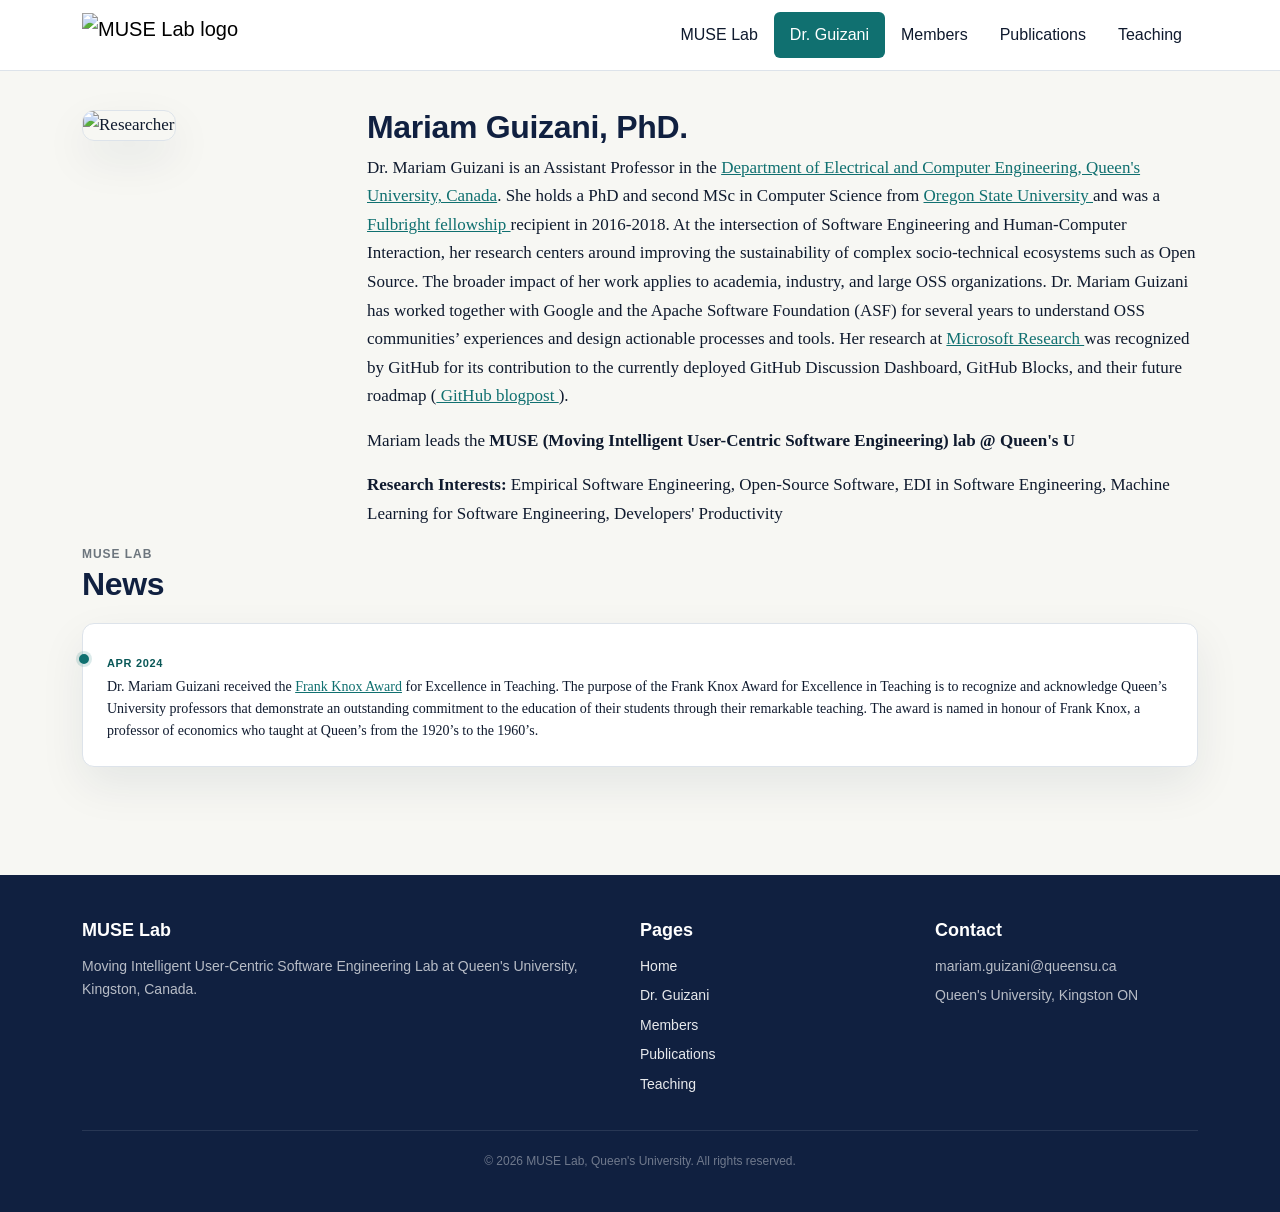
==== mariamguizani.html @ 466a8300 "clean up redesign: remove orphan pages, sync data, fix bugs - delete orphan service.html and dead js" ====
<!DOCTYPE html>
<html lang="en">
    <head>
        <meta charset="utf-8" />
        <meta name="viewport" content="width=device-width, initial-scale=1, shrink-to-fit=no" />
        <meta name="description" content="Mariam Guizani's MUSE Lab website showcasing research, publications, and team.">
        <title>Mariam Guizani - MUSE Lab</title>
        <!-- Favicon-->
        <link rel="icon" type="image/x-icon" href="assets/favicon.ico" />
        <link rel="preconnect" href="https://cdn.jsdelivr.net" crossorigin>
        <link href="https://cdn.jsdelivr.net/npm/bootstrap@5.3.3/dist/css/bootstrap.min.css" rel="stylesheet" integrity="sha384-QWTKZyjpPEjISv5WaRU9OFeRpok6YctnYmDr5pNlyT2bRjXh0JMhjY6hW+ALEwIH" crossorigin="anonymous">
        <link href="css/styles.css" rel="stylesheet" />
        <link href="css/theme.css" rel="stylesheet" />
        <link href="css/redesign.css" rel="stylesheet" />
        <link rel="prefetch" href="index.html">
        <link rel="prefetch" href="publication.html">
        <link rel="prefetch" href="members.html">
        <link rel="prefetch" href="teaching.html">
      </head>
    <body class="page-body page-pi">
        <!-- Responsive navbar-->
        <nav class="navbar navbar-expand-lg site-navbar">
            <div class="container">
                <a class="navbar-brand d-flex align-items-center" href="index.html" aria-label="MUSE Lab home">
                    <img src="assets/muse-lab-logo.svg" alt="MUSE Lab logo" class="muse-logo">
                </a>
                <button class="navbar-toggler" type="button" data-bs-toggle="collapse" data-bs-target="#navbarSupportedContent" aria-controls="navbarSupportedContent" aria-expanded="false" aria-label="Toggle navigation"><span class="navbar-toggler-icon"></span></button>
                <div class="collapse navbar-collapse" id="navbarSupportedContent">
                  <ul class="navbar-nav ms-auto mb-2 mb-lg-0">
                    <li class="nav-item"><a class="nav-link" href="index.html">MUSE Lab</a></li>
                    <li class="nav-item"><a class="nav-link active" href="mariamguizani.html">Dr. Guizani</a></li>
                    <li class="nav-item"><a class="nav-link" href="members.html">Members</a></li>
                    <li class="nav-item"><a class="nav-link" href="publication.html">Publications</a></li>
                    <li class="nav-item"><a class="nav-link" href="teaching.html">Teaching</a></li>
                </ul>
                </div>
            </div>
        </nav>
        <main class="page-main">

        <div class="container bio-container">
          <div class="row">
            <div class="col-sm-3">
              <img src="photos/mariamguizani.jpeg" alt="Researcher" class="img-fluid bio-image">
            </div>
            <div class="col-sm-9">
              <h2 class="page-title">Mariam Guizani, PhD.</h2>
                <p class="text-justify"> Dr. Mariam Guizani is an Assistant Professor in the <a href="https://smithengineering.queensu.ca/ece/index" target="_blank">
                    Department of Electrical and Computer Engineering, Queen's University, Canada</a>.
                    She holds a PhD and second MSc in Computer Science from <a href="https://engineering.oregonstate.edu/Academics/Degrees/computer-science" target="_blank"> Oregon State University </a> and was a <a href="https://us.fulbrightonline.org/" target="_blank"> Fulbright fellowship </a> recipient in 2016-2018.
                    At the intersection of Software Engineering and Human-Computer Interaction, her research centers around improving the sustainability of complex socio-technical ecosystems such as Open Source.
                    The broader impact of her work applies to academia, industry, and large OSS organizations.
                    Dr. Mariam Guizani has worked together with Google and the Apache Software Foundation (ASF) for several years to understand OSS communities’ experiences and design actionable processes and tools.
                    Her research at <a href="https://www.microsoft.com/en-us/research/group/saintes-group/" target="_blank"> Microsoft Research </a> was recognized by GitHub for its contribution to the currently deployed GitHub Discussion Dashboard, GitHub Blocks, and their future roadmap (<a href="https://github.blog/2022-07-20-heres-how-academic-research-is-shaping-github-discussions/" target="_blank"> GitHub blogpost </a>).
                </p>
                <p class="text-justify">Mariam leads the <strong> MUSE (Moving Intelligent User-Centric Software Engineering) lab @ Queen's U </strong></p>
                <p class="text-justify"><strong>Research Interests:</strong> Empirical Software Engineering, Open-Source Software, EDI in Software Engineering, Machine Learning for Software Engineering, Developers' Productivity</p>

            </div>
          </div>
        </div>

        <div class="container news">
            <div class="section-head">
                <div>
                    <p class="section-kicker">MUSE Lab</p>
                    <h2 class="section-title mb-0">News</h2>
                </div>
            </div>
            <div class="news-card p-4">
                <div class="news-item">
                    <span class="news-badge">Apr 2024</span>
                    <p>Dr. Mariam Guizani received the <a href="https://www.queensu.ca/ctl/awards/internal-awards/institutional-awards#Frank-Knox-Award" target="_blank">Frank Knox Award</a> for Excellence in Teaching.
                    The purpose of the Frank Knox Award for Excellence in Teaching is to recognize and acknowledge Queen’s University professors that demonstrate an outstanding commitment to the education of their students through their remarkable teaching.
                    The award is named in honour of Frank Knox, a professor of economics who taught at Queen’s from the 1920’s to the 1960’s.</p>
                </div>
            </div>
        </div>
        </main>

        <footer class="site-footer">
            <div class="container">
                <div class="footer-grid">
                    <div>
                        <div class="footer-brand">MUSE Lab</div>
                        <p>Moving Intelligent User-Centric Software Engineering Lab at Queen's University, Kingston, Canada.</p>
                    </div>
                    <div>
                        <div class="footer-brand">Pages</div>
                        <ul class="footer-links">
                            <li><a href="index.html">Home</a></li>
                            <li><a href="mariamguizani.html">Dr. Guizani</a></li>
                            <li><a href="members.html">Members</a></li>
                            <li><a href="publication.html">Publications</a></li>
                            <li><a href="teaching.html">Teaching</a></li>
                        </ul>
                    </div>
                    <div>
                        <div class="footer-brand">Contact</div>
                        <ul class="footer-links">
                            <li>mariam.guizani@queensu.ca</li>
                            <li>Queen's University, Kingston ON</li>
                        </ul>
                    </div>
                </div>
                <div class="footer-bottom">&copy; 2026 MUSE Lab, Queen's University. All rights reserved.</div>
            </div>
        </footer>

        <!-- Bootstrap core JS-->
        <script src="https://cdn.jsdelivr.net/npm/bootstrap@5.3.3/dist/js/bootstrap.bundle.min.js" crossorigin="anonymous"></script>
        <script src="js/fancy.js"></script>
    </body>
</html>
---- css/redesign.css ----
:root {
  --muse-navy: #102040;
  --muse-navy-deep: #0a1830;
  --muse-teal: #107070;
  --muse-teal-deep: #0a5858;
  --muse-teal-soft: #e8f0f0;
  --muse-purple: #7B1FA2;
  --muse-purple-soft: #f3e5f5;
  --muse-orange: #E65100;
  --muse-orange-soft: #fff3e0;
  --muse-blue: #1565C0;
  --muse-blue-soft: #e3f2fd;
  --muse-rose: #C62828;
  --muse-rose-soft: #fce4ec;
  --muse-green: #2E7D32;
  --muse-green-soft: #e8f5e9;
  --muse-slate: #455a64;
  --muse-slate-soft: #eceff1;
  --surface: #ffffff;
  --surface-warm: #fbfaf7;
  --bg: #f7f7f3;
  --fg: #0f1a2e;
  --muted: #6c757d;
  --line: #dde3ea;
  --line-strong: #cfd6df;
  --radius: 12px;
  --shadow: 0 18px 45px rgba(16, 32, 64, 0.08);
  --shadow-soft: 0 8px 24px rgba(16, 32, 64, 0.06);
  --serif: Charter, "Iowan Old Style", "Source Serif Pro", Georgia, serif;
  --sans: -apple-system, BlinkMacSystemFont, "Segoe UI", Roboto, "Helvetica Neue", Arial, sans-serif;
}

html {
  scroll-behavior: smooth;
}

body.page-body {
  background: var(--bg);
  color: var(--fg);
  font-family: var(--serif);
  font-size: 17px;
  line-height: 1.68;
}

.page-main {
  padding-top: 110px;
  padding-bottom: 48px;
}

.site-navbar {
  position: fixed;
  top: 0;
  width: 100%;
  z-index: 1030;
  background: rgba(255, 255, 255, 0.95) !important;
  border-bottom: 1px solid var(--line);
  backdrop-filter: blur(10px);
}

.navbar-brand .muse-logo {
  height: 44px;
  width: auto;
}

.site-navbar .nav-link {
  color: var(--fg) !important;
  font-family: var(--sans);
  font-size: 16px;
  font-weight: 500;
  border-radius: 6px;
  padding: 10px 16px !important;
}

.site-navbar .nav-link:hover,
.site-navbar .nav-link:focus {
  color: var(--muse-navy) !important;
  background: #eef2f6;
}

.site-navbar .nav-link.active {
  color: #ffffff !important;
  background: var(--muse-teal);
}

.site-navbar .navbar-toggler {
  border-color: var(--line);
}

.hero-card,
.content-card,
.news-card {
  background: var(--surface);
  border: 1px solid var(--line);
  border-radius: var(--radius);
  box-shadow: var(--shadow);
}

.hero-card {
  padding: clamp(28px, 5vw, 56px);
  background: transparent;
  border: none;
  box-shadow: none;
  position: relative;
  overflow: hidden;
}

.hero-grid {
  display: grid;
  grid-template-columns: minmax(0, 1.4fr) minmax(280px, 0.8fr);
  gap: clamp(28px, 5vw, 56px);
  align-items: center;
}

.hero-card .eyebrow,
.section-kicker {
  color: var(--muse-teal);
  text-transform: uppercase;
  letter-spacing: 0.08em;
  font-size: 12px;
  font-weight: 700;
  font-family: var(--sans);
  margin-bottom: 12px;
}

.hero-card h1,
.hero-card h2,
.page-title {
  color: var(--muse-navy);
  letter-spacing: -0.01em;
  font-family: var(--sans);
  font-weight: 750;
  line-height: 1.12;
}

.hero-card h1 {
  max-width: 22ch;
  font-size: clamp(32px, 4.5vw, 56px);
}

.hero-lede {
  max-width: 66ch;
  font-size: 19px;
  color: #243047;
}

.hero-meta-panel {
  background: rgba(255, 255, 255, 0.78);
  border: 1px solid var(--line);
  border-radius: var(--radius);
  box-shadow: var(--shadow-soft);
  padding: 24px;
}

.hero-meta-panel dl {
  margin: 0;
}

.hero-meta-panel dt {
  color: var(--muted);
  font-family: var(--sans);
  font-size: 12px;
  letter-spacing: 0.08em;
  text-transform: uppercase;
  margin-top: 16px;
}

.hero-meta-panel dt:first-child {
  margin-top: 0;
}

.hero-meta-panel dd {
  color: var(--muse-navy);
  font-family: var(--sans);
  font-weight: 650;
  margin: 4px 0 0;
}

.section-title {
  color: var(--muse-navy) !important;
  font-family: var(--sans);
  font-weight: 700;
  letter-spacing: -0.01em;
}

.page-intro {
  color: var(--muted);
  margin-bottom: 28px;
  max-width: 70ch;
}

.content-card {
  padding: 28px;
}

.section-shell {
  margin-top: 56px;
}

.section-head {
  display: flex;
  justify-content: space-between;
  gap: 20px;
  align-items: end;
  margin-bottom: 20px;
}

.section-head p {
  color: var(--muted);
  max-width: 65ch;
  margin: 0;
}

.research-grid {
  display: grid;
  grid-template-columns: repeat(auto-fit, minmax(210px, 1fr));
  gap: 14px;
}

.research-tile {
  background: var(--surface);
  border: 1px solid var(--line);
  border-radius: var(--radius);
  padding: 20px;
  min-height: 160px;
  box-shadow: var(--shadow-soft);
}

.research-tile h3 {
  color: var(--muse-navy);
  font-family: var(--sans);
  font-size: 18px;
  margin-bottom: 8px;
}

.research-tile p {
  color: var(--muted);
  font-size: 15px;
  margin: 0;
}

.rd-grid {
  display: grid;
  grid-template-columns: repeat(5, 1fr);
  gap: 12px;
}

.rd-card {
  background: var(--surface);
  border: 1px solid var(--line);
  border-radius: var(--radius);
  box-shadow: var(--shadow-soft);
  cursor: pointer;
  overflow: hidden;
  transition: box-shadow 0.25s, border-color 0.25s, transform 0.25s;
}

.rd-card:hover {
  border-color: var(--muse-teal);
  box-shadow: var(--shadow);
  transform: translateY(-3px);
}

.rd-card.open {
  border-color: var(--muse-teal);
  box-shadow: 0 0 0 2px var(--muse-teal);
}

.rd-card__front {
  padding: 16px;
}

.rd-card__front h3 {
  color: var(--muse-navy);
  font-family: var(--sans);
  font-size: 15px;
  font-weight: 700;
  margin-bottom: 6px;
}

.rd-card__front p {
  color: var(--muted);
  font-size: 13px;
  margin: 0 0 10px;
  line-height: 1.45;
}

.rd-card__count {
  background: var(--muse-teal-soft);
  border-radius: 999px;
  color: var(--muse-teal-deep);
  font-family: var(--sans);
  font-size: 12px;
  font-weight: 700;
  padding: 4px 10px;
}

.rd-card__expanded {
  display: none;
}

.rd-detail {
  background: var(--surface);
  border: 2px solid var(--muse-teal);
  border-radius: var(--radius);
  box-shadow: var(--shadow);
  padding: 24px 28px;
  margin-top: 16px;
  animation: rd-detail-in 0.3s ease;
  position: relative;
}
@keyframes rd-detail-in {
  from { opacity: 0; transform: translateY(-8px); }
  to { opacity: 1; transform: translateY(0); }
}

.rd-detail__close {
  position: absolute;
  top: 14px;
  right: 14px;
  background: none;
  border: 1px solid var(--line);
  border-radius: 50%;
  width: 30px;
  height: 30px;
  cursor: pointer;
  display: flex;
  align-items: center;
  justify-content: center;
  color: var(--muted);
  font-size: 18px;
  line-height: 1;
  transition: all 0.15s;
}
.rd-detail__close:hover {
  background: var(--bg);
  color: var(--fg);
  border-color: var(--line-strong);
}

.rd-detail__header {
  display: flex;
  align-items: center;
  gap: 16px;
  margin-bottom: 16px;
}
.rd-detail__header h3 {
  font-family: var(--sans);
  font-size: 20px;
  font-weight: 700;
  color: var(--muse-navy);
  margin: 0;
}

.rd-detail__body {
  padding-top: 4px;
}

.rd-detail__body .rd-card__people {
  display: flex;
  gap: 10px;
  margin-bottom: 16px;
}

.rd-detail__body .rd-card__people img {
  border: 2px solid var(--line);
  border-radius: 50%;
  height: 46px;
  object-fit: cover;
  width: 46px;
  transition: border-color 0.2s;
}
.rd-detail__body .rd-card__people img:hover { border-color: var(--muse-teal); }

.rd-detail__body .rd-card__papers {
  list-style: none;
  margin: 0 0 14px;
  padding: 0;
}

.rd-detail__body .rd-card__papers li {
  border-bottom: 1px solid var(--line);
  color: var(--fg);
  font-family: var(--sans);
  font-size: 14px;
  line-height: 1.55;
  padding: 8px 0;
}
.rd-detail__body .rd-card__papers li:last-child { border-bottom: none; }

.rd-detail__body .rd-card__papers li a {
  color: var(--fg);
  text-decoration: none;
}
.rd-detail__body .rd-card__papers li a:hover { color: var(--muse-teal); }

.rd-detail__body .rd-card__link {
  color: var(--muse-teal);
  font-family: var(--sans);
  font-size: 14px;
  font-weight: 650;
  text-decoration: none;
}
.rd-detail__body .rd-card__link:hover {
  color: var(--muse-teal-deep);
  text-decoration: underline;
}

@media (max-width: 991px) {
  .rd-grid { grid-template-columns: repeat(3, 1fr); }
  .rd-detail__body { grid-template-columns: 1fr; }
}

@media (max-width: 700px) {
  .rd-grid { grid-template-columns: 1fr; }
}

.stack-md > * + * {
  margin-top: 16px;
}

.news-scroll {
  max-height: 520px;
  overflow-y: auto;
  padding-right: 8px;
  scrollbar-width: thin;
  scrollbar-color: var(--line-strong) transparent;
}
.news-scroll::-webkit-scrollbar { width: 5px; }
.news-scroll::-webkit-scrollbar-track { background: transparent; }
.news-scroll::-webkit-scrollbar-thumb { background: var(--line-strong); border-radius: 99px; }

.news-timeline {
  position: relative;
  padding-left: 32px;
}
.news-timeline::before {
  content: '';
  position: absolute;
  left: 8px;
  top: 0;
  bottom: 0;
  width: 2px;
  background: var(--line-strong);
  border-radius: 2px;
}

.news-item {
  position: relative;
  padding-bottom: 22px;
}
.news-item:last-child { padding-bottom: 0; }
.news-item::before {
  content: '';
  position: absolute;
  left: -28px;
  top: 6px;
  width: 10px;
  height: 10px;
  border-radius: 50%;
  background: var(--surface);
  border: 2px solid var(--muse-teal);
  z-index: 1;
}
.news-item:first-child::before {
  background: var(--muse-teal);
  box-shadow: 0 0 0 3px rgba(16, 112, 112, 0.15);
}

.news-badge {
  display: inline-block;
  font-family: var(--sans);
  font-size: 11px;
  font-weight: 700;
  letter-spacing: 0.06em;
  text-transform: uppercase;
  color: var(--muse-teal-deep);
  background: none;
  padding: 0;
  margin-bottom: 4px;
}

.news-item p {
  font-size: 14px;
  line-height: 1.55;
  color: var(--fg);
  margin-bottom: 4px;
}
.news-item p:last-child { margin-bottom: 0; }

.news-photo {
  border-radius: 8px;
  border: 1px solid var(--line);
  margin-top: 8px;
  width: 100%;
  max-width: 500px;
}

.news-link {
  font-family: var(--sans);
  font-size: 12px;
  font-weight: 600;
  color: var(--muse-teal);
  text-decoration: none;
  display: inline-flex;
  align-items: center;
  gap: 4px;
}
.news-link:hover { color: var(--muse-teal-deep); text-decoration: underline; }

.news-fade {
  display: none;
}


.card {
  border: 1px solid var(--line);
  border-radius: var(--radius);
  box-shadow: var(--shadow-soft);
  overflow: hidden;
}

.card-header {
  background: var(--muse-navy) !important;
  color: #fff;
  border-bottom: 0;
}

.year-title {
  color: #ffffff !important;
}

.card-body {
  background: var(--surface);
  font-size: 15px;
}

.card-img-top {
  height: 230px;
  object-fit: cover;
  object-position: center;
}

.principal-investigator-card .card-img-top {
  height: 280px;
}

.page-members .card {
  transition: transform 0.18s ease, box-shadow 0.18s ease, border-color 0.18s ease;
}

.page-members .card:hover {
  transform: translateY(-4px);
  border-color: var(--muse-teal);
  box-shadow: var(--shadow);
}

.page-members .card-title {
  color: var(--muse-navy);
  font-family: var(--sans);
  font-weight: 700;
}

.role-heading {
  align-items: baseline;
  border-bottom: 1px solid var(--line-strong);
  display: flex;
  gap: 12px;
  justify-content: space-between;
  padding-bottom: 10px;
}

.role-count {
  color: var(--muse-teal);
  font-family: var(--sans);
  font-size: 13px;
  font-weight: 700;
}

.bio-image {
  border-radius: var(--radius);
  border: 1px solid var(--line);
  box-shadow: var(--shadow);
}

.placeholder-panel {
  max-width: 760px;
  margin: 0 auto;
  text-align: center;
  padding: 44px 28px;
}

.placeholder-panel h2 {
  color: var(--muse-navy);
}

.publication-hero {
  margin-bottom: 28px;
}

.publication-toolbar {
  align-items: center;
  background: var(--surface);
  border: 1px solid var(--line);
  border-radius: var(--radius);
  box-shadow: var(--shadow-soft);
  display: flex;
  flex-wrap: wrap;
  gap: 10px;
  justify-content: space-between;
  padding: 14px;
}

.pub-stats-bar {
  display: flex;
  align-items: center;
  gap: 6px;
  margin-top: 8px;
  font-family: var(--sans);
  font-size: 14px;
  color: var(--muted);
}

.pub-stat__value {
  font-weight: 700;
  color: var(--muse-navy);
}

.pub-stat-sep {
  color: var(--line-strong);
  margin: 0 4px;
}

.pub-card__tags {
  display: flex;
  flex-wrap: wrap;
  gap: 6px;
  margin-bottom: 12px;
}

.pub-tag {
  border-radius: 999px;
  font-family: var(--sans);
  font-size: 11px;
  font-weight: 700;
  padding: 3px 10px;
  letter-spacing: 0.02em;
}

.pub-tag--oss {
  background: var(--muse-orange-soft);
  color: var(--muse-orange);
}

.pub-tag--edi {
  background: var(--muse-purple-soft);
  color: var(--muse-purple);
}

.pub-tag--msr {
  background: var(--muse-green-soft);
  color: var(--muse-green);
}

.pub-tag--productivity {
  background: var(--muse-teal-soft);
  color: var(--muse-teal-deep);
}

.pub-tag--ml4se {
  background: var(--muse-blue-soft);
  color: var(--muse-blue);
}

.pub-tag--tools {
  background: var(--muse-rose-soft);
  color: var(--muse-rose);
}

.pub-tag--ese {
  background: var(--muse-slate-soft);
  color: var(--muse-slate);
}

.pub-card__venue-badge {
  background: var(--muse-navy);
  border-radius: 999px;
  color: #fff;
  font-family: var(--sans);
  font-size: 11px;
  font-weight: 700;
  padding: 3px 8px;
  letter-spacing: 0.03em;
}

.pub-action--copied {
  background: var(--muse-teal) !important;
  color: #fff !important;
  border-color: var(--muse-teal) !important;
}

.pub-bibtex-btn {
  cursor: pointer;
  background: transparent;
}

.filter-chip {
  background: #eef4f4;
  border: 1px solid #cfe0e0;
  border-radius: 999px;
  color: var(--muse-teal-deep);
  display: inline-block;
  font-family: var(--sans);
  font-size: 13px;
  font-weight: 650;
  padding: 6px 12px;
}

.connection-grid {
  display: flex;
  flex-wrap: wrap;
  gap: 10px;
  margin-top: 14px;
}

.connection-chip {
  background: #ffffff;
  border: 1px solid var(--line-strong);
  border-radius: 999px;
  color: var(--muse-navy);
  font-family: var(--sans);
  font-size: 13px;
  font-weight: 650;
  padding: 7px 12px;
}

.pub-group {
  margin-top: 34px;
}

.pub-year {
  color: var(--muse-navy);
  font-family: var(--sans);
  font-size: 20px;
  font-weight: 800;
  margin-bottom: 14px;
}

.pub-list {
  display: grid;
  gap: 16px;
}

.pub-card {
  background: var(--surface);
  border: 1px solid var(--line);
  border-left: 4px solid var(--muse-teal);
  border-radius: var(--radius);
  box-shadow: var(--shadow-soft);
  padding: 22px;
  cursor: pointer;
  transition: transform 0.2s, box-shadow 0.2s, border-color 0.2s;
}
.pub-card:hover {
  transform: translateY(-2px);
  box-shadow: 0 12px 32px rgba(16, 32, 64, 0.1);
  border-color: var(--muse-teal);
}
.pub-card--open {
  border-left-width: 4px;
  border-color: var(--muse-teal);
  box-shadow: 0 12px 32px rgba(16, 112, 112, 0.12);
}

.pub-card__meta {
  display: flex;
  flex-wrap: wrap;
  gap: 8px;
  margin-bottom: 10px;
}

.pub-card__year,
.pub-card__type,
.pub-card__selected,
.pub-card__citations {
  border-radius: 999px;
  font-family: var(--sans);
  font-size: 12px;
  font-weight: 700;
  padding: 4px 9px;
}

.pub-card__year {
  background: var(--muse-navy);
  color: #fff;
}

.pub-card__type {
  background: var(--muse-teal-soft);
  color: var(--muse-teal-deep);
}

.pub-card__selected {
  background: #fff7df;
  color: #7c5a00;
}

.pub-card__citations {
  background: #f0f4f8;
  color: var(--muse-navy);
}

.pub-card h3 {
  color: var(--muse-navy);
  font-family: var(--sans);
  font-size: 20px;
  line-height: 1.25;
  margin-bottom: 8px;
}

.pub-authors {
  color: #2a3650;
  font-size: 15px;
  margin-bottom: 6px;
}

.pub-authors strong {
  color: var(--muse-teal-deep);
}

.pub-venue {
  color: var(--muted);
  font-size: 15px;
  margin-bottom: 14px;
}

.pub-card__title {
  transition: color 0.2s;
}
.pub-card:hover .pub-card__title {
  color: var(--muse-teal);
}
.pub-card__title::after {
  content: '▾';
  display: inline-block;
  font-size: 16px;
  margin-left: 8px;
  transition: transform 0.25s;
  color: var(--muted);
}
.pub-card.pub-card--open .pub-card__title::after {
  transform: rotate(180deg);
  color: var(--muse-teal);
}

.pub-abstract {
  max-height: 0;
  overflow: hidden;
  transition: max-height 0.35s ease, opacity 0.3s ease, margin 0.3s ease;
  opacity: 0;
  margin: 0 0 0;
}
.pub-card--open .pub-abstract {
  max-height: 600px;
  opacity: 1;
  margin: 10px 0 14px;
}
.pub-abstract p {
  font-size: 15px;
  line-height: 1.75;
  color: #2a3650;
  padding: 16px 20px;
  background: #f0f2f5;
  border-radius: 8px;
  border-left: 3px solid var(--muse-teal);
  margin: 0;
}

.pub-actions {
  display: flex;
  flex-wrap: wrap;
  gap: 6px;
  margin-top: 2px;
}

.pub-action {
  display: inline-flex;
  align-items: center;
  justify-content: center;
  width: 36px;
  height: 36px;
  border: 1px solid var(--line);
  border-radius: 50%;
  color: var(--muse-slate);
  text-decoration: none;
  transition: all 0.2s;
  position: relative;
  background: none;
  cursor: pointer;
  padding: 0;
  font-size: 0;
}
.pub-action svg {
  width: 16px;
  height: 16px;
  flex-shrink: 0;
}
.pub-action:hover {
  border-color: var(--muse-teal);
  color: var(--muse-teal);
  background: var(--muse-teal-soft);
  text-decoration: none;
  transform: translateY(-2px);
  box-shadow: 0 4px 12px rgba(16, 112, 112, 0.15);
}
.pub-action::after {
  content: attr(aria-label);
  position: absolute;
  bottom: calc(100% + 6px);
  left: 50%;
  transform: translateX(-50%) scale(0.9);
  background: var(--muse-navy);
  color: #fff;
  font-family: var(--sans);
  font-size: 11px;
  font-weight: 600;
  padding: 4px 8px;
  border-radius: 6px;
  white-space: nowrap;
  opacity: 0;
  pointer-events: none;
  transition: opacity 0.15s, transform 0.15s;
}
.pub-action:hover::after {
  opacity: 1;
  transform: translateX(-50%) scale(1);
}
.pub-action--copied {
  border-color: var(--muse-green) !important;
  color: var(--muse-green) !important;
  background: var(--muse-green-soft) !important;
}

.pub-topics {
  display: flex;
  flex-wrap: wrap;
  gap: 10px;
  margin-bottom: 24px;
}

.topic-label {
  background: var(--surface);
  border: 1px solid var(--line-strong);
  border-radius: 999px;
  color: var(--muse-navy);
  cursor: pointer;
  font-family: var(--sans);
  font-size: 14px;
  font-weight: 650;
  padding: 8px 18px;
  transition: background 0.15s, color 0.15s, border-color 0.15s;
}

.topic-label:hover {
  border-color: var(--muse-teal);
  color: var(--muse-teal-deep);
}

.topic-label.active {
  background: var(--muse-teal);
  border-color: var(--muse-teal);
  color: #fff;
}

.pub-type-filters {
  margin-top: -14px;
  margin-bottom: 24px;
}

.type-label {
  background: var(--surface);
  border: 1px solid var(--line-strong);
  border-radius: 999px;
  color: var(--muse-navy);
  cursor: pointer;
  font-family: var(--sans);
  font-size: 13px;
  font-weight: 650;
  padding: 6px 14px;
  transition: background 0.15s, color 0.15s, border-color 0.15s;
}

.type-label:hover {
  border-color: var(--muse-navy);
  color: var(--muse-navy);
}

.type-label.active {
  background: var(--muse-navy);
  border-color: var(--muse-navy);
  color: #fff;
}

a {
  color: var(--muse-teal);
}

a:hover {
  color: var(--muse-teal-deep);
}

h1,
h2,
h3,
h4,
h5,
h6,
.navbar,
.card-title,
.card-subtitle,
.card-text,
.btn,
.badge {
  font-family: var(--sans);
}

/* ===== No page transitions — instant render ===== */

/* ===== Typing cursor ===== */
.hero-typing {
  visibility: hidden;
  border-right: 3px solid var(--muse-teal);
  animation: blink 0.7s step-end infinite;
  padding-right: 4px;
}

.hero-typing.typing-done {
  border-right-color: transparent;
  animation: none;
}

@keyframes blink {
  50% { border-right-color: transparent; }
}

/* ===== Particle canvas ===== */
.hero-particles-wrap {
  position: absolute;
  inset: 0;
  z-index: 0;
  pointer-events: none;
  overflow: hidden;
}

.hero-particles-wrap + .hero-grid {
  position: relative;
  z-index: 1;
}

/* ===== Research card icons ===== */
.rd-card__icon {
  width: 32px;
  height: 32px;
  margin-bottom: 10px;
  opacity: 0.7;
  transition: opacity 0.3s ease, transform 0.3s ease;
}

.rd-card:hover .rd-card__icon {
  opacity: 1;
  transform: scale(1.15);
}


/* ===== Color-coded research cards ===== */
.rd-card[data-rd="oss"] {
  border-left: 4px solid var(--muse-orange);
}
.rd-card[data-rd="oss"] .rd-card__count {
  background: var(--muse-orange-soft);
  color: var(--muse-orange);
}
.rd-card[data-rd="oss"].open {
  border-color: var(--muse-orange);
}

.rd-card[data-rd="edi"] {
  border-left: 4px solid var(--muse-purple);
}
.rd-card[data-rd="edi"] .rd-card__count {
  background: var(--muse-purple-soft);
  color: var(--muse-purple);
}
.rd-card[data-rd="edi"].open {
  border-color: var(--muse-purple);
}

.rd-card[data-rd="productivity"] {
  border-left: 4px solid var(--muse-teal);
}
.rd-card[data-rd="productivity"] .rd-card__count {
  background: var(--muse-teal-soft);
  color: var(--muse-teal-deep);
}
.rd-card[data-rd="productivity"].open {
  border-color: var(--muse-teal);
}

.rd-card[data-rd="msr"] {
  border-left: 4px solid var(--muse-green);
}
.rd-card[data-rd="msr"] .rd-card__count {
  background: var(--muse-green-soft);
  color: var(--muse-green);
}
.rd-card[data-rd="msr"].open {
  border-color: var(--muse-green);
}

.rd-card[data-rd="ml4se"] {
  border-left: 4px solid var(--muse-blue);
}
.rd-card[data-rd="ml4se"] .rd-card__count {
  background: var(--muse-blue-soft);
  color: var(--muse-blue);
}
.rd-card[data-rd="ml4se"].open {
  border-color: var(--muse-blue);
}

/* ===== Teaching page ===== */
.teaching-award {
  display: flex;
  align-items: flex-start;
  gap: 16px;
  background: linear-gradient(135deg, #fff9e6 0%, #fff3cc 100%);
  border: 1px solid #f0d060;
  border-radius: var(--radius);
  padding: 20px 24px;
  margin-bottom: 28px;
  font-family: var(--sans);
  font-size: 15px;
}

.teaching-award__icon {
  color: #c8960c;
  flex-shrink: 0;
  margin-top: 2px;
}

.teaching-grid {
  display: grid;
  grid-template-columns: repeat(auto-fill, minmax(300px, 1fr));
  gap: 16px;
}

.teaching-card {
  background: var(--surface);
  border: 1px solid var(--line);
  border-left: 4px solid var(--muse-teal);
  border-radius: var(--radius);
  box-shadow: var(--shadow-soft);
  padding: 22px;
  transition: border-color 0.2s, box-shadow 0.2s;
  display: flex;
  flex-direction: column;
}

.teaching-card:hover {
  border-color: var(--muse-teal);
  box-shadow: var(--shadow);
}

.teaching-card--grad {
  border-left-color: var(--muse-purple);
}

.teaching-card--grad:hover {
  border-color: var(--muse-purple);
}

.teaching-card__badges {
  display: flex;
  flex-wrap: wrap;
  gap: 6px;
  margin-bottom: 10px;
}

.teaching-badge {
  border-radius: 999px;
  font-family: var(--sans);
  font-size: 11px;
  font-weight: 700;
  padding: 3px 10px;
  letter-spacing: 0.02em;
}

.teaching-badge--code {
  background: var(--muse-navy);
  color: #fff;
}

.teaching-badge--semester {
  background: var(--muse-teal-soft);
  color: var(--muse-teal-deep);
}

.teaching-badge--level {
  background: var(--muse-blue-soft);
  color: var(--muse-blue);
}

.teaching-badge--grad {
  background: var(--muse-purple-soft);
  color: var(--muse-purple);
}

.teaching-card__title {
  color: var(--muse-navy);
  font-family: var(--sans);
  font-size: 18px;
  font-weight: 700;
  margin-bottom: 6px;
}

.teaching-card__desc {
  color: var(--muted);
  font-size: 14px;
  line-height: 1.55;
  margin-bottom: 12px;
  flex: 1;
}

.teaching-card__link {
  display: inline-block;
  color: var(--muse-teal);
  font-family: var(--sans);
  font-size: 12px;
  font-weight: 650;
  text-decoration: none;
  border: 1px solid var(--muse-teal);
  border-radius: 6px;
  padding: 4px 12px;
  margin-top: 6px;
  transition: all 0.15s;
}

.teaching-card__link:hover {
  background: var(--muse-teal);
  color: #fff;
  text-decoration: none;
}

.teaching-cta__btn {
  display: inline-block;
  background: var(--muse-teal);
  color: #fff;
  border: none;
  border-radius: 8px;
  font-family: var(--sans);
  font-size: 14px;
  font-weight: 650;
  padding: 10px 22px;
  text-decoration: none;
  margin-top: 8px;
  cursor: pointer;
  transition: background 0.15s;
}

.teaching-cta__btn:hover {
  background: var(--muse-teal-deep);
  color: #fff;
  text-decoration: none;
}
.teaching-cta__btn--copied {
  background: var(--muse-green) !important;
}

/* ===== Member card 3D tilt ===== */
.page-members .card {
  transition: transform 0.25s ease, box-shadow 0.25s ease, border-color 0.25s ease;
  transform-style: preserve-3d;
  perspective: 800px;
}

.page-members .card:hover {
  transform: translateY(-6px) rotateX(2deg) rotateY(-2deg);
  border-color: var(--muse-teal);
  box-shadow: 0 20px 40px rgba(16, 32, 64, 0.12);
}

.page-members .card-img-top {
  transition: transform 0.4s ease;
}

.page-members .card:hover .card-img-top {
  transform: scale(1.03);
}

/* ===== Site footer ===== */
.site-footer {
  position: static;
  height: auto;
  background: var(--muse-navy);
  color: rgba(255, 255, 255, 0.7);
  font-family: var(--sans);
  font-size: 14px;
  margin-top: 60px;
  padding: 40px 0;
}

.site-footer a {
  color: rgba(255, 255, 255, 0.9);
  text-decoration: none;
}

.site-footer a:hover {
  color: #ffffff;
  text-decoration: underline;
}

.footer-grid {
  display: grid;
  gap: 32px;
  grid-template-columns: 2fr 1fr 1fr;
}

.footer-brand {
  color: #ffffff;
  font-size: 18px;
  font-weight: 700;
  margin-bottom: 10px;
}

.footer-links {
  list-style: none;
  margin: 0;
  padding: 0;
}

.footer-links li {
  margin-bottom: 6px;
}

.footer-bottom {
  border-top: 1px solid rgba(255, 255, 255, 0.1);
  color: rgba(255, 255, 255, 0.4);
  font-size: 12px;
  margin-top: 28px;
  padding-top: 20px;
  text-align: center;
}

@media (max-width: 700px) {
  .footer-grid {
    grid-template-columns: 1fr;
  }
}

@media (max-width: 991px) {
  .page-main {
    padding-top: 94px;
  }

  .site-navbar .navbar-collapse {
    background: #ffffff;
    border: 1px solid var(--line);
    border-radius: 8px;
    padding: 10px;
    margin-top: 10px;
  }

  .hero-card {
    padding: 24px;
  }

  .hero-grid,
  .section-head {
    grid-template-columns: 1fr;
    display: block;
  }
}
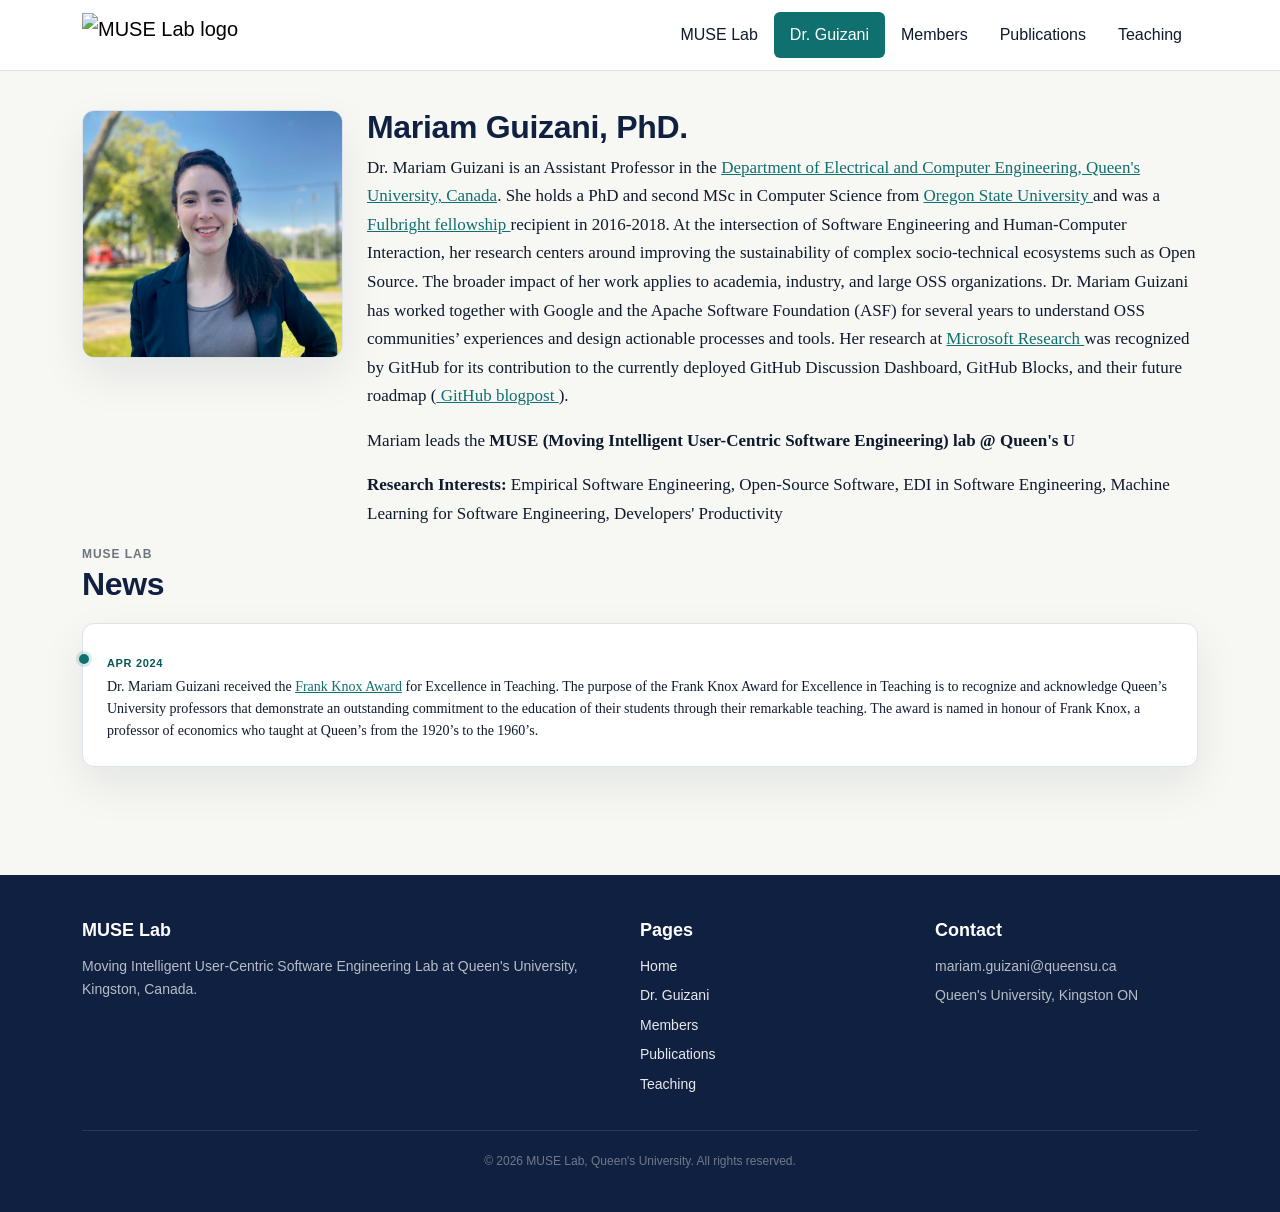
==== commit 8574984d: "seo: add social preview tags to all pages, clean docs Adds Open Graph and Twitter Card meta tags to " ====
--- a/mariamguizani.html
+++ b/mariamguizani.html
@@ -3,7 +3,17 @@
     <head>
         <meta charset="utf-8" />
         <meta name="viewport" content="width=device-width, initial-scale=1, shrink-to-fit=no" />
-        <meta name="description" content="Mariam Guizani's MUSE Lab website showcasing research, publications, and team.">
+        <meta name="description" content="Dr. Mariam Guizani is an Assistant Professor in Electrical and Computer Engineering at Queen's University and director of the MUSE Lab.">
+        <meta name="author" content="Mariam Guizani">
+        <meta property="og:title" content="Dr. Mariam Guizani - MUSE Lab">
+        <meta property="og:description" content="Dr. Mariam Guizani is an Assistant Professor in Electrical and Computer Engineering at Queen's University and director of the MUSE Lab.">
+        <meta property="og:type" content="profile">
+        <meta property="og:url" content="https://muselabqueensu.github.io/mariamguizani.html">
+        <meta property="og:image" content="https://muselabqueensu.github.io/photos/mariamguizani.jpeg">
+        <meta name="twitter:card" content="summary_large_image">
+        <meta name="twitter:title" content="Dr. Mariam Guizani - MUSE Lab">
+        <meta name="twitter:description" content="Dr. Mariam Guizani is an Assistant Professor in Electrical and Computer Engineering at Queen's University and director of the MUSE Lab.">
+        <meta name="twitter:image" content="https://muselabqueensu.github.io/photos/mariamguizani.jpeg">
         <title>Mariam Guizani - MUSE Lab</title>
         <!-- Favicon-->
         <link rel="icon" type="image/x-icon" href="assets/favicon.ico" />
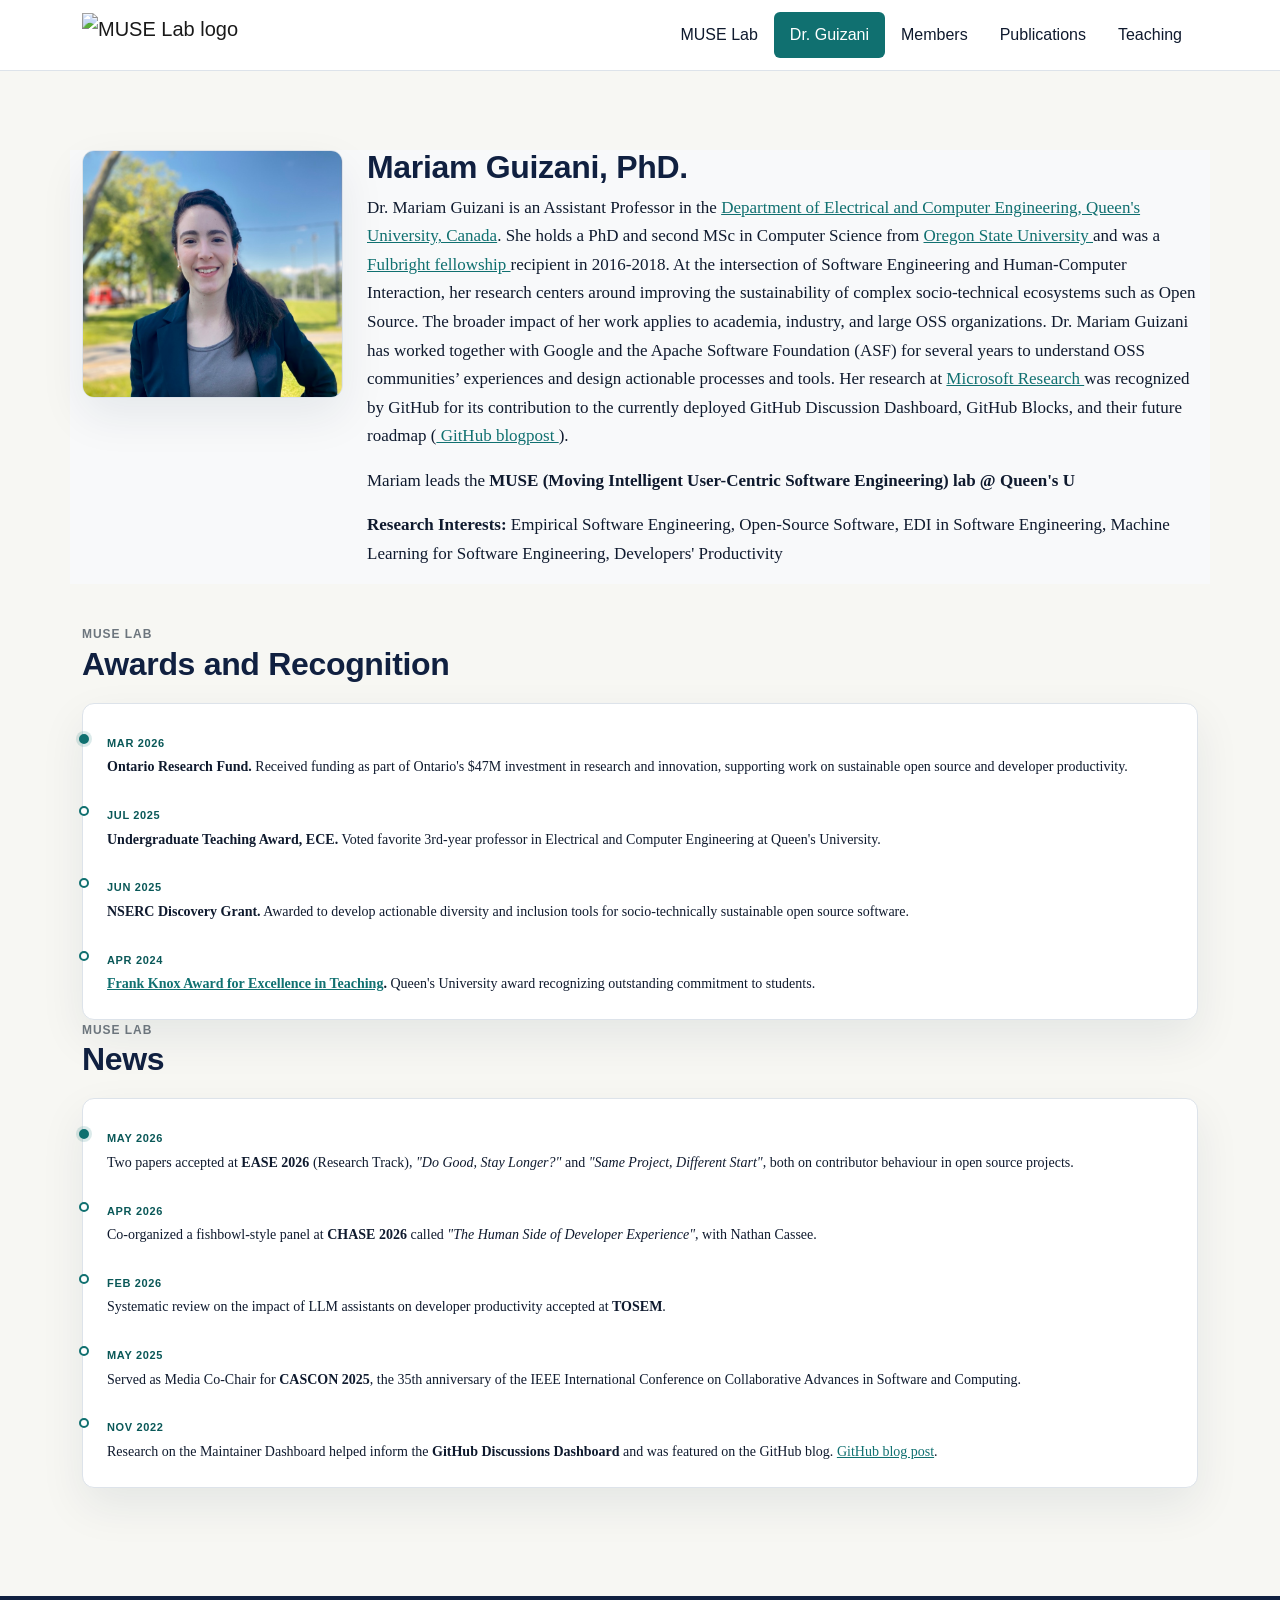
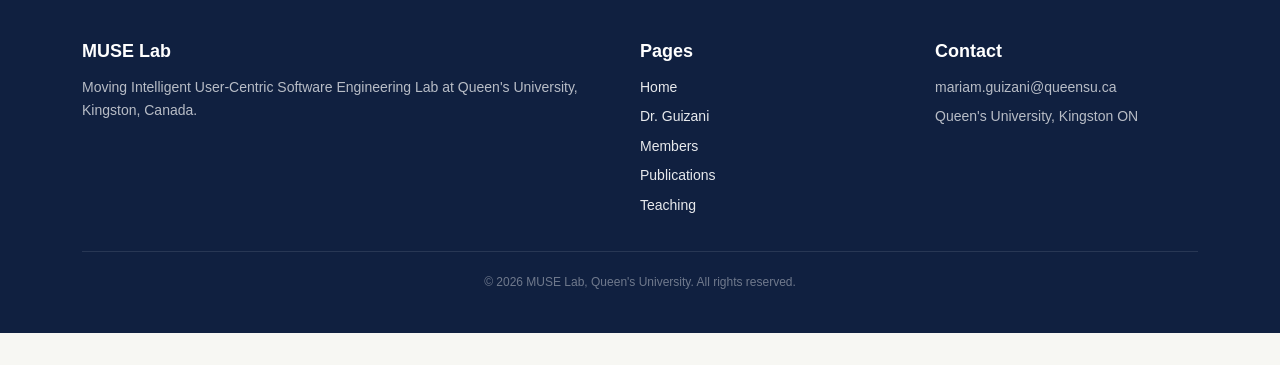
==== commit 5d5e9ce3: "dr guizani page: add Awards and Recognition section, expand News to 5 items" ====
--- a/mariamguizani.html
+++ b/mariamguizani.html
@@ -74,15 +74,56 @@
             <div class="section-head">
                 <div>
                     <p class="section-kicker">MUSE Lab</p>
+                    <h2 class="section-title mb-0">Awards and Recognition</h2>
+                </div>
+            </div>
+            <div class="news-card p-4">
+                <div class="news-item">
+                    <span class="news-badge">Mar 2026</span>
+                    <p><strong>Ontario Research Fund.</strong> Received funding as part of Ontario's $47M investment in research and innovation, supporting work on sustainable open source and developer productivity.</p>
+                </div>
+                <div class="news-item">
+                    <span class="news-badge">Jul 2025</span>
+                    <p><strong>Undergraduate Teaching Award, ECE.</strong> Voted favorite 3rd-year professor in Electrical and Computer Engineering at Queen's University.</p>
+                </div>
+                <div class="news-item">
+                    <span class="news-badge">Jun 2025</span>
+                    <p><strong>NSERC Discovery Grant.</strong> Awarded to develop actionable diversity and inclusion tools for socio-technically sustainable open source software.</p>
+                </div>
+                <div class="news-item">
+                    <span class="news-badge">Apr 2024</span>
+                    <p><strong><a href="https://www.queensu.ca/ctl/awards/internal-awards/institutional-awards#Frank-Knox-Award" target="_blank" rel="noopener">Frank Knox Award for Excellence in Teaching</a>.</strong> Queen's University award recognizing outstanding commitment to students.</p>
+                </div>
+            </div>
+        </div>
+
+        <div class="container news">
+            <div class="section-head">
+                <div>
+                    <p class="section-kicker">MUSE Lab</p>
                     <h2 class="section-title mb-0">News</h2>
                 </div>
             </div>
             <div class="news-card p-4">
                 <div class="news-item">
-                    <span class="news-badge">Apr 2024</span>
-                    <p>Dr. Mariam Guizani received the <a href="https://www.queensu.ca/ctl/awards/internal-awards/institutional-awards#Frank-Knox-Award" target="_blank">Frank Knox Award</a> for Excellence in Teaching.
-                    The purpose of the Frank Knox Award for Excellence in Teaching is to recognize and acknowledge Queen’s University professors that demonstrate an outstanding commitment to the education of their students through their remarkable teaching.
-                    The award is named in honour of Frank Knox, a professor of economics who taught at Queen’s from the 1920’s to the 1960’s.</p>
+                    <span class="news-badge">May 2026</span>
+                    <p>Two papers accepted at <strong>EASE 2026</strong> (Research Track), <em>"Do Good, Stay Longer?"</em> and <em>"Same Project, Different Start"</em>, both on contributor behaviour in open source projects.</p>
+                </div>
+                <div class="news-item">
+                    <span class="news-badge">Apr 2026</span>
+                    <p>Co-organized a fishbowl-style panel at <strong>CHASE 2026</strong> called <em>"The Human Side of Developer Experience"</em>, with Nathan Cassee.</p>
+                </div>
+                <div class="news-item">
+                    <span class="news-badge">Feb 2026</span>
+                    <p>Systematic review on the impact of LLM assistants on developer productivity accepted at <strong>TOSEM</strong>.</p>
+                </div>
+                <div class="news-item">
+                    <span class="news-badge">May 2025</span>
+                    <p>Served as Media Co-Chair for <strong>CASCON 2025</strong>, the 35th anniversary of the IEEE International Conference on Collaborative Advances in Software and Computing.</p>
+                </div>
+                <div class="news-item">
+                    <span class="news-badge">Nov 2022</span>
+                    <p>Research on the Maintainer Dashboard helped inform the <strong>GitHub Discussions Dashboard</strong> and was featured on the GitHub blog. <a href="https://github.blog/2022-07-20-heres-how-academic-research-is-shaping-github-discussions/" target="_blank" rel="noopener">GitHub blog post</a>.</p>
                 </div>
             </div>
         </div>
--- a/css/redesign.css
+++ b/css/redesign.css
@@ -1023,7 +1023,7 @@
   font-family: var(--sans);
 }
 
-/* ===== No page transitions — instant render ===== */
+/* ===== No page transitions, instant render ===== */
 
 /* ===== Typing cursor ===== */
 .hero-typing {
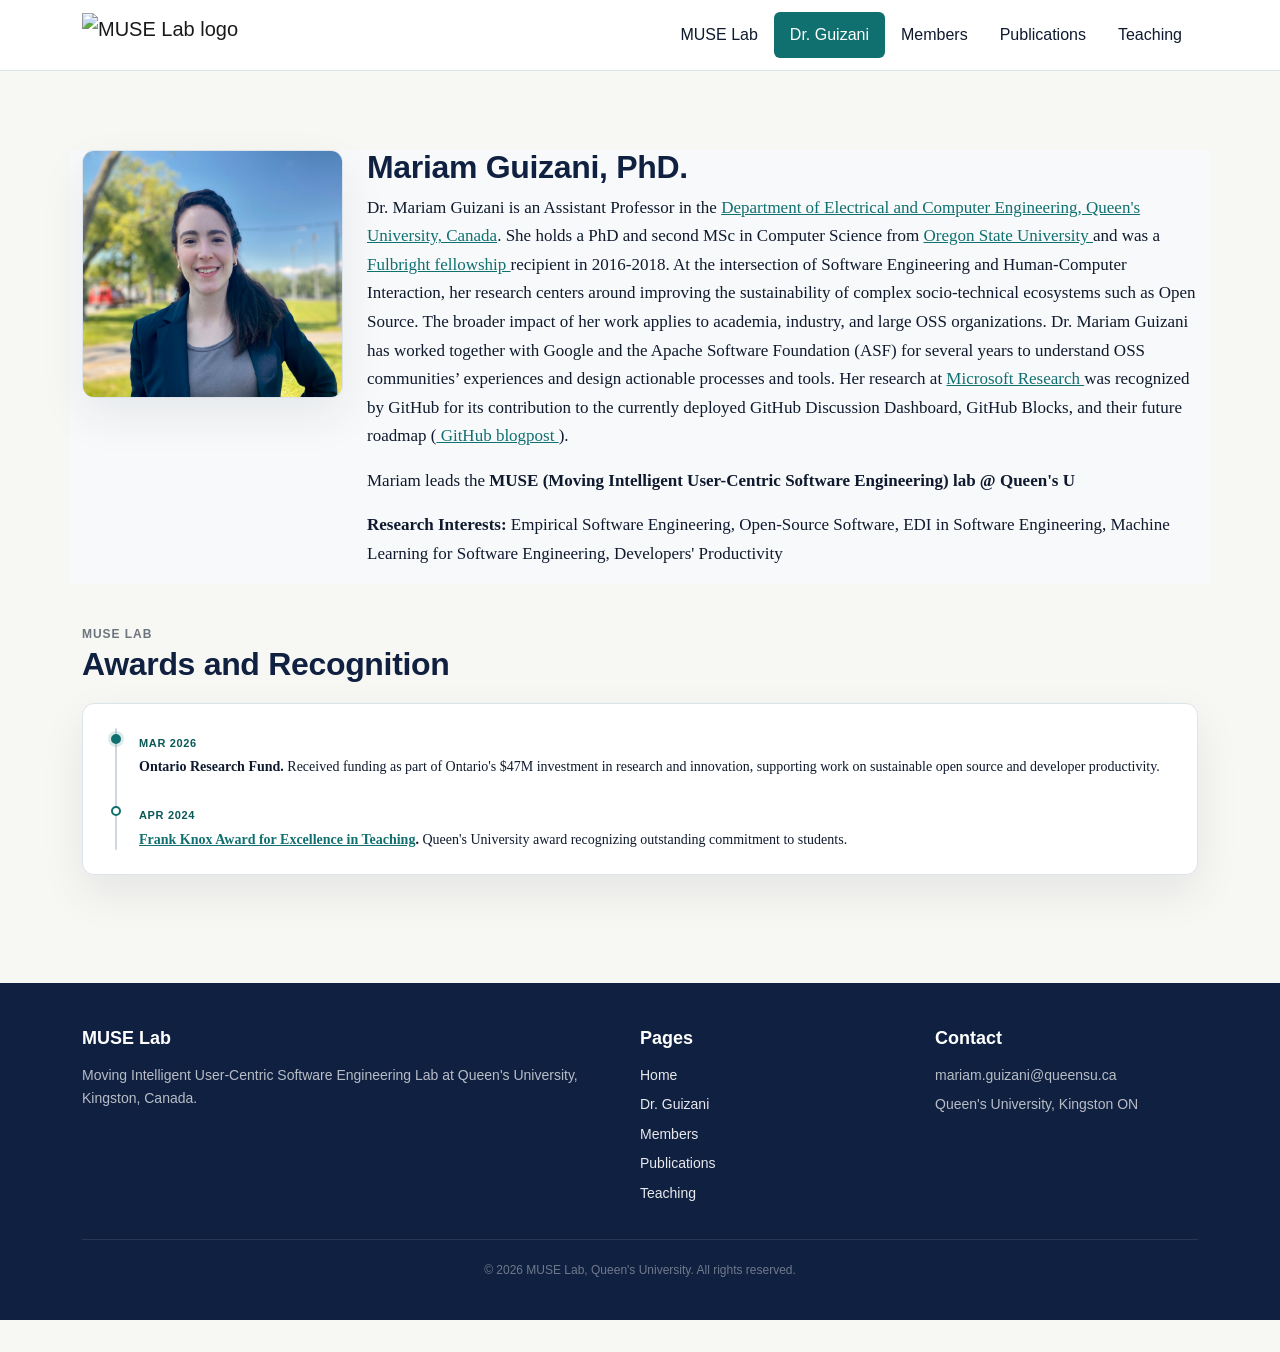
==== commit af54ac54: "dr guizani page: trim Awards to 2 items, drop separate News block" ====
--- a/mariamguizani.html
+++ b/mariamguizani.html
@@ -78,52 +78,15 @@
                 </div>
             </div>
             <div class="news-card p-4">
-                <div class="news-item">
-                    <span class="news-badge">Mar 2026</span>
-                    <p><strong>Ontario Research Fund.</strong> Received funding as part of Ontario's $47M investment in research and innovation, supporting work on sustainable open source and developer productivity.</p>
-                </div>
-                <div class="news-item">
-                    <span class="news-badge">Jul 2025</span>
-                    <p><strong>Undergraduate Teaching Award, ECE.</strong> Voted favorite 3rd-year professor in Electrical and Computer Engineering at Queen's University.</p>
-                </div>
-                <div class="news-item">
-                    <span class="news-badge">Jun 2025</span>
-                    <p><strong>NSERC Discovery Grant.</strong> Awarded to develop actionable diversity and inclusion tools for socio-technically sustainable open source software.</p>
-                </div>
-                <div class="news-item">
-                    <span class="news-badge">Apr 2024</span>
-                    <p><strong><a href="https://www.queensu.ca/ctl/awards/internal-awards/institutional-awards#Frank-Knox-Award" target="_blank" rel="noopener">Frank Knox Award for Excellence in Teaching</a>.</strong> Queen's University award recognizing outstanding commitment to students.</p>
-                </div>
-            </div>
-        </div>
-
-        <div class="container news">
-            <div class="section-head">
-                <div>
-                    <p class="section-kicker">MUSE Lab</p>
-                    <h2 class="section-title mb-0">News</h2>
-                </div>
-            </div>
-            <div class="news-card p-4">
-                <div class="news-item">
-                    <span class="news-badge">May 2026</span>
-                    <p>Two papers accepted at <strong>EASE 2026</strong> (Research Track), <em>"Do Good, Stay Longer?"</em> and <em>"Same Project, Different Start"</em>, both on contributor behaviour in open source projects.</p>
-                </div>
-                <div class="news-item">
-                    <span class="news-badge">Apr 2026</span>
-                    <p>Co-organized a fishbowl-style panel at <strong>CHASE 2026</strong> called <em>"The Human Side of Developer Experience"</em>, with Nathan Cassee.</p>
-                </div>
-                <div class="news-item">
-                    <span class="news-badge">Feb 2026</span>
-                    <p>Systematic review on the impact of LLM assistants on developer productivity accepted at <strong>TOSEM</strong>.</p>
-                </div>
-                <div class="news-item">
-                    <span class="news-badge">May 2025</span>
-                    <p>Served as Media Co-Chair for <strong>CASCON 2025</strong>, the 35th anniversary of the IEEE International Conference on Collaborative Advances in Software and Computing.</p>
-                </div>
-                <div class="news-item">
-                    <span class="news-badge">Nov 2022</span>
-                    <p>Research on the Maintainer Dashboard helped inform the <strong>GitHub Discussions Dashboard</strong> and was featured on the GitHub blog. <a href="https://github.blog/2022-07-20-heres-how-academic-research-is-shaping-github-discussions/" target="_blank" rel="noopener">GitHub blog post</a>.</p>
+                <div class="news-timeline">
+                    <div class="news-item">
+                        <span class="news-badge">Mar 2026</span>
+                        <p><strong>Ontario Research Fund.</strong> Received funding as part of Ontario's $47M investment in research and innovation, supporting work on sustainable open source and developer productivity.</p>
+                    </div>
+                    <div class="news-item">
+                        <span class="news-badge">Apr 2024</span>
+                        <p><strong><a href="https://www.queensu.ca/ctl/awards/internal-awards/institutional-awards#Frank-Knox-Award" target="_blank" rel="noopener">Frank Knox Award for Excellence in Teaching</a>.</strong> Queen's University award recognizing outstanding commitment to students.</p>
+                    </div>
                 </div>
             </div>
         </div>
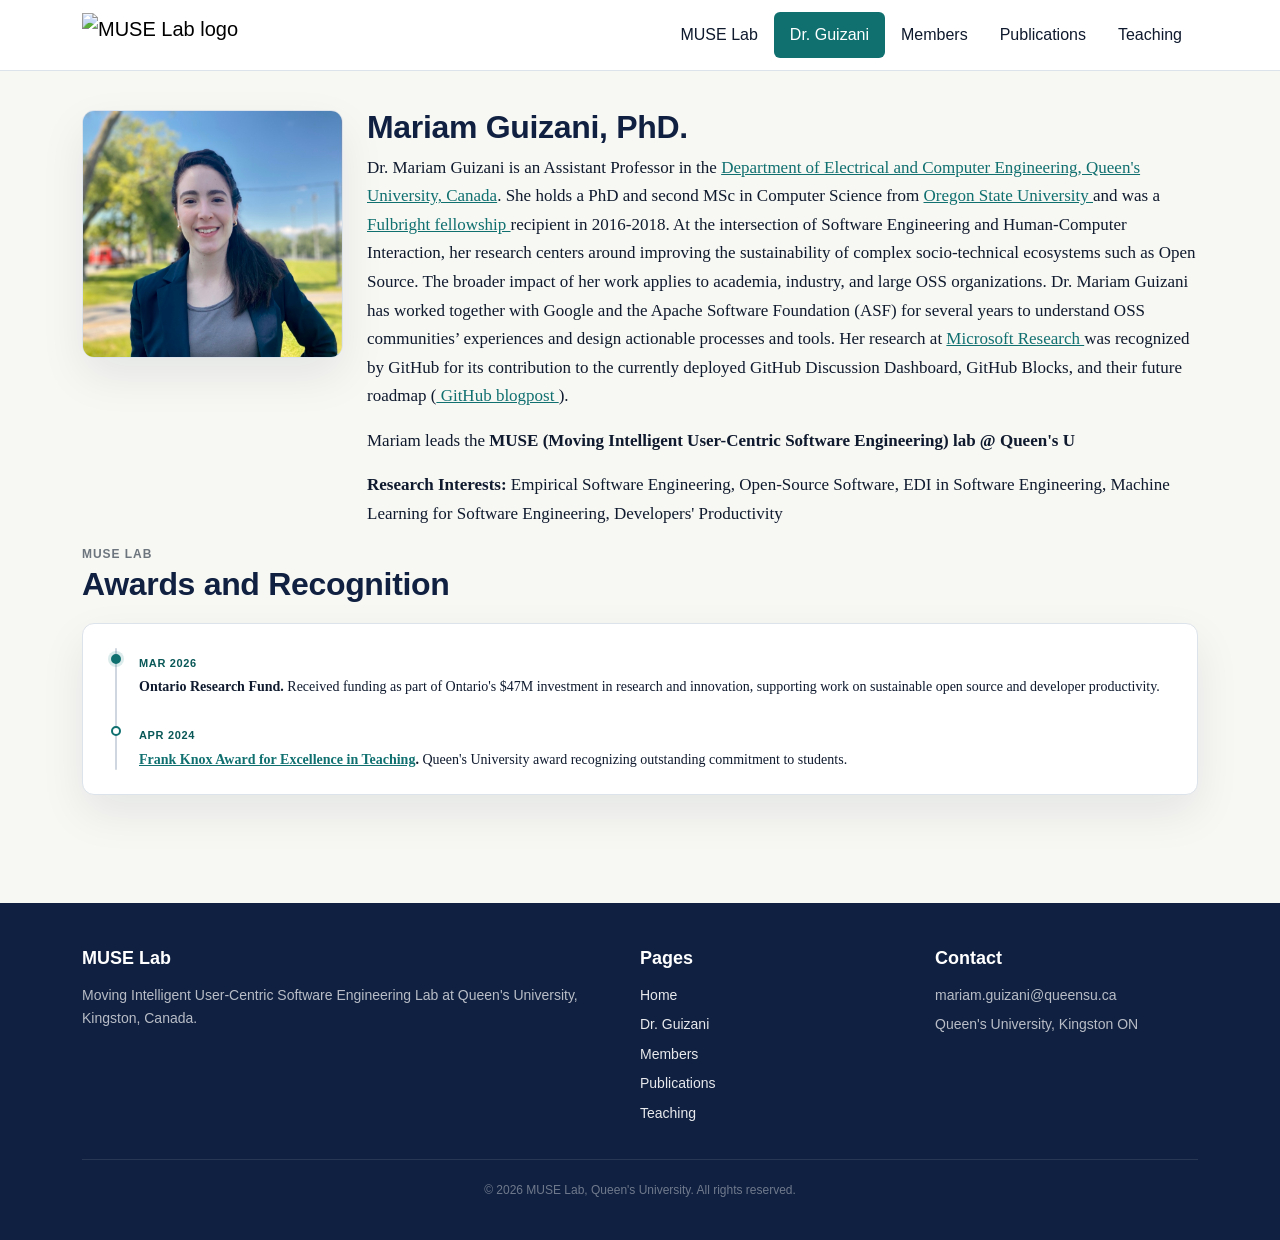
==== commit 20a2f8c7: "css: drop styles.css + theme.css, page <head> goes from 4 stylesheets to 2 styles.css was a verbatim" ====
--- a/mariamguizani.html
+++ b/mariamguizani.html
@@ -19,8 +19,6 @@
         <link rel="icon" type="image/x-icon" href="assets/favicon.ico" />
         <link rel="preconnect" href="https://cdn.jsdelivr.net" crossorigin>
         <link href="https://cdn.jsdelivr.net/npm/bootstrap@5.3.3/dist/css/bootstrap.min.css" rel="stylesheet" integrity="sha384-QWTKZyjpPEjISv5WaRU9OFeRpok6YctnYmDr5pNlyT2bRjXh0JMhjY6hW+ALEwIH" crossorigin="anonymous">
-        <link href="css/styles.css" rel="stylesheet" />
-        <link href="css/theme.css" rel="stylesheet" />
         <link href="css/redesign.css" rel="stylesheet" />
         <link rel="prefetch" href="index.html">
         <link rel="prefetch" href="publication.html">
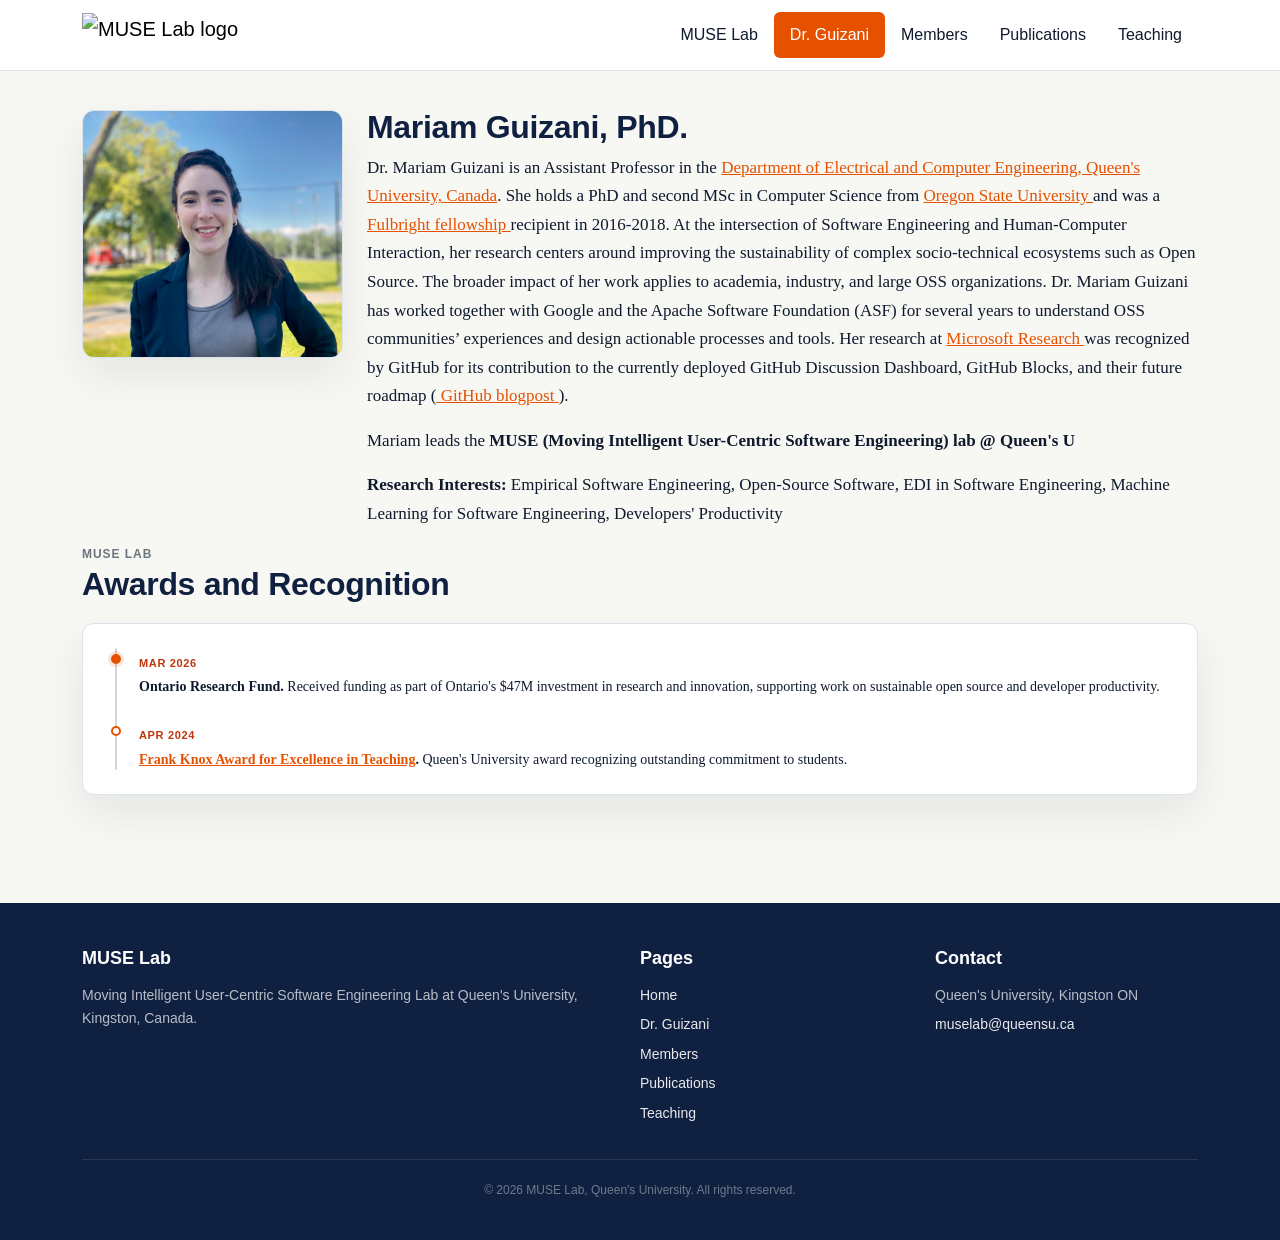
==== commit 56961113: "contact: add lab email muselab@queensu.ca site-wide - home: new Contact us section with General inqu" ====
--- a/mariamguizani.html
+++ b/mariamguizani.html
@@ -14,7 +14,7 @@
         <meta name="twitter:title" content="Dr. Mariam Guizani - MUSE Lab">
         <meta name="twitter:description" content="Dr. Mariam Guizani is an Assistant Professor in Electrical and Computer Engineering at Queen's University and director of the MUSE Lab.">
         <meta name="twitter:image" content="https://muselabqueensu.github.io/photos/mariamguizani.jpeg">
-        <title>Mariam Guizani - MUSE Lab</title>
+        <title>Dr. Mariam Guizani - MUSE Lab</title>
         <!-- Favicon-->
         <link rel="icon" type="image/x-icon" href="assets/favicon.ico" />
         <link rel="preconnect" href="https://cdn.jsdelivr.net" crossorigin>
@@ -49,7 +49,7 @@
         <div class="container bio-container">
           <div class="row">
             <div class="col-sm-3">
-              <img src="photos/mariamguizani.jpeg" alt="Researcher" class="img-fluid bio-image">
+              <img src="photos/mariamguizani.jpeg" alt="Dr. Mariam Guizani" class="img-fluid bio-image">
             </div>
             <div class="col-sm-9">
               <h2 class="page-title">Mariam Guizani, PhD.</h2>
@@ -110,8 +110,8 @@
                     <div>
                         <div class="footer-brand">Contact</div>
                         <ul class="footer-links">
-                            <li>mariam.guizani@queensu.ca</li>
                             <li>Queen's University, Kingston ON</li>
+                            <li><a href="mailto:muselab@queensu.ca">muselab@queensu.ca</a></li>
                         </ul>
                     </div>
                 </div>
--- a/css/redesign.css
+++ b/css/redesign.css
@@ -1,13 +1,14 @@
 :root {
   --muse-navy: #102040;
   --muse-navy-deep: #0a1830;
-  --muse-teal: #107070;
-  --muse-teal-deep: #0a5858;
-  --muse-teal-soft: #e8f0f0;
+  --muse-orange: #E65100;
+  --muse-orange-deep: #BF360C;
+  --muse-orange-soft: #fff3e0;
+  --muse-cyan: #107070;
+  --muse-cyan-deep: #0a5858;
+  --muse-cyan-soft: #e8f0f0;
   --muse-purple: #7B1FA2;
   --muse-purple-soft: #f3e5f5;
-  --muse-orange: #E65100;
-  --muse-orange-soft: #fff3e0;
   --muse-blue: #1565C0;
   --muse-blue-soft: #e3f2fd;
   --muse-rose: #C62828;
@@ -79,7 +80,7 @@
 
 .site-navbar .nav-link.active {
   color: #ffffff !important;
-  background: var(--muse-teal);
+  background: var(--muse-orange);
 }
 
 .site-navbar .navbar-toggler {
@@ -113,7 +114,7 @@
 
 .hero-card .eyebrow,
 .section-kicker {
-  color: var(--muse-teal);
+  color: var(--muse-orange);
   text-transform: uppercase;
   letter-spacing: 0.08em;
   font-size: 12px;
@@ -236,6 +237,21 @@
   color: var(--muted);
   font-size: 15px;
   margin: 0;
+}
+
+.contact-tile__mail {
+  display: inline-block;
+  margin-top: 12px;
+  font-family: var(--sans);
+  font-size: 15px;
+  font-weight: 600;
+  color: var(--muse-orange);
+  text-decoration: none;
+}
+
+.contact-tile__mail:hover {
+  color: var(--muse-orange-deep);
+  text-decoration: underline;
 }
 
 .rd-grid {
@@ -255,14 +271,14 @@
 }
 
 .rd-card:hover {
-  border-color: var(--muse-teal);
+  border-color: var(--muse-orange);
   box-shadow: var(--shadow);
   transform: translateY(-3px);
 }
 
 .rd-card.open {
-  border-color: var(--muse-teal);
-  box-shadow: 0 0 0 2px var(--muse-teal);
+  border-color: var(--muse-orange);
+  box-shadow: 0 0 0 2px var(--muse-orange);
 }
 
 .rd-card__front {
@@ -285,9 +301,9 @@
 }
 
 .rd-card__count {
-  background: var(--muse-teal-soft);
+  background: var(--muse-orange-soft);
   border-radius: 999px;
-  color: var(--muse-teal-deep);
+  color: var(--muse-orange-deep);
   font-family: var(--sans);
   font-size: 12px;
   font-weight: 700;
@@ -300,7 +316,7 @@
 
 .rd-detail {
   background: var(--surface);
-  border: 2px solid var(--muse-teal);
+  border: 2px solid var(--muse-orange);
   border-radius: var(--radius);
   box-shadow: var(--shadow);
   padding: 24px 28px;
@@ -369,7 +385,7 @@
   width: 46px;
   transition: border-color 0.2s;
 }
-.rd-detail__body .rd-card__people img:hover { border-color: var(--muse-teal); }
+.rd-detail__body .rd-card__people img:hover { border-color: var(--muse-orange); }
 
 .rd-detail__body .rd-card__papers {
   list-style: none;
@@ -391,17 +407,17 @@
   color: var(--fg);
   text-decoration: none;
 }
-.rd-detail__body .rd-card__papers li a:hover { color: var(--muse-teal); }
+.rd-detail__body .rd-card__papers li a:hover { color: var(--muse-orange); }
 
 .rd-detail__body .rd-card__link {
-  color: var(--muse-teal);
+  color: var(--muse-orange);
   font-family: var(--sans);
   font-size: 14px;
   font-weight: 650;
   text-decoration: none;
 }
 .rd-detail__body .rd-card__link:hover {
-  color: var(--muse-teal-deep);
+  color: var(--muse-orange-deep);
   text-decoration: underline;
 }
 
@@ -458,12 +474,12 @@
   height: 10px;
   border-radius: 50%;
   background: var(--surface);
-  border: 2px solid var(--muse-teal);
+  border: 2px solid var(--muse-orange);
   z-index: 1;
 }
 .news-item:first-child::before {
-  background: var(--muse-teal);
-  box-shadow: 0 0 0 3px rgba(16, 112, 112, 0.15);
+  background: var(--muse-orange);
+  box-shadow: 0 0 0 3px rgba(230, 81, 0, 0.15);
 }
 
 .news-badge {
@@ -473,7 +489,7 @@
   font-weight: 700;
   letter-spacing: 0.06em;
   text-transform: uppercase;
-  color: var(--muse-teal-deep);
+  color: var(--muse-orange-deep);
   background: none;
   padding: 0;
   margin-bottom: 4px;
@@ -499,13 +515,13 @@
   font-family: var(--sans);
   font-size: 12px;
   font-weight: 600;
-  color: var(--muse-teal);
+  color: var(--muse-orange);
   text-decoration: none;
   display: inline-flex;
   align-items: center;
   gap: 4px;
 }
-.news-link:hover { color: var(--muse-teal-deep); text-decoration: underline; }
+.news-link:hover { color: var(--muse-orange-deep); text-decoration: underline; }
 
 .news-fade {
   display: none;
@@ -550,7 +566,7 @@
 
 .page-members .card:hover {
   transform: translateY(-4px);
-  border-color: var(--muse-teal);
+  border-color: var(--muse-orange);
   box-shadow: var(--shadow);
 }
 
@@ -570,7 +586,7 @@
 }
 
 .role-count {
-  color: var(--muse-teal);
+  color: var(--muse-orange);
   font-family: var(--sans);
   font-size: 13px;
   font-weight: 700;
@@ -610,26 +626,6 @@
   padding: 14px;
 }
 
-.pub-stats-bar {
-  display: flex;
-  align-items: center;
-  gap: 6px;
-  margin-top: 8px;
-  font-family: var(--sans);
-  font-size: 14px;
-  color: var(--muted);
-}
-
-.pub-stat__value {
-  font-weight: 700;
-  color: var(--muse-navy);
-}
-
-.pub-stat-sep {
-  color: var(--line-strong);
-  margin: 0 4px;
-}
-
 .pub-card__tags {
   display: flex;
   flex-wrap: wrap;
@@ -662,8 +658,8 @@
 }
 
 .pub-tag--productivity {
-  background: var(--muse-teal-soft);
-  color: var(--muse-teal-deep);
+  background: var(--muse-cyan-soft);
+  color: var(--muse-cyan-deep);
 }
 
 .pub-tag--ml4se {
@@ -693,9 +689,9 @@
 }
 
 .pub-action--copied {
-  background: var(--muse-teal) !important;
+  background: var(--muse-orange) !important;
   color: #fff !important;
-  border-color: var(--muse-teal) !important;
+  border-color: var(--muse-orange) !important;
 }
 
 .pub-bibtex-btn {
@@ -707,7 +703,7 @@
   background: #eef4f4;
   border: 1px solid #cfe0e0;
   border-radius: 999px;
-  color: var(--muse-teal-deep);
+  color: var(--muse-orange-deep);
   display: inline-block;
   font-family: var(--sans);
   font-size: 13px;
@@ -753,7 +749,7 @@
 .pub-card {
   background: var(--surface);
   border: 1px solid var(--line);
-  border-left: 4px solid var(--muse-teal);
+  border-left: 4px solid var(--muse-orange);
   border-radius: var(--radius);
   box-shadow: var(--shadow-soft);
   padding: 22px;
@@ -763,12 +759,12 @@
 .pub-card:hover {
   transform: translateY(-2px);
   box-shadow: 0 12px 32px rgba(16, 32, 64, 0.1);
-  border-color: var(--muse-teal);
+  border-color: var(--muse-orange);
 }
 .pub-card--open {
   border-left-width: 4px;
-  border-color: var(--muse-teal);
-  box-shadow: 0 12px 32px rgba(16, 112, 112, 0.12);
+  border-color: var(--muse-orange);
+  box-shadow: 0 12px 32px rgba(230, 81, 0, 0.12);
 }
 
 .pub-card__meta {
@@ -795,8 +791,8 @@
 }
 
 .pub-card__type {
-  background: var(--muse-teal-soft);
-  color: var(--muse-teal-deep);
+  background: var(--muse-orange-soft);
+  color: var(--muse-orange-deep);
 }
 
 .pub-card__selected {
@@ -824,7 +820,7 @@
 }
 
 .pub-authors strong {
-  color: var(--muse-teal-deep);
+  color: var(--muse-orange-deep);
 }
 
 .pub-venue {
@@ -837,7 +833,7 @@
   transition: color 0.2s;
 }
 .pub-card:hover .pub-card__title {
-  color: var(--muse-teal);
+  color: var(--muse-orange);
 }
 .pub-card__title::after {
   content: '▾';
@@ -849,7 +845,7 @@
 }
 .pub-card.pub-card--open .pub-card__title::after {
   transform: rotate(180deg);
-  color: var(--muse-teal);
+  color: var(--muse-orange);
 }
 
 .pub-abstract {
@@ -871,7 +867,7 @@
   padding: 16px 20px;
   background: #f0f2f5;
   border-radius: 8px;
-  border-left: 3px solid var(--muse-teal);
+  border-left: 3px solid var(--muse-orange);
   margin: 0;
 }
 
@@ -905,12 +901,12 @@
   flex-shrink: 0;
 }
 .pub-action:hover {
-  border-color: var(--muse-teal);
-  color: var(--muse-teal);
-  background: var(--muse-teal-soft);
+  border-color: var(--muse-orange);
+  color: var(--muse-orange);
+  background: var(--muse-orange-soft);
   text-decoration: none;
   transform: translateY(-2px);
-  box-shadow: 0 4px 12px rgba(16, 112, 112, 0.15);
+  box-shadow: 0 4px 12px rgba(230, 81, 0, 0.15);
 }
 .pub-action::after {
   content: attr(aria-label);
@@ -961,13 +957,13 @@
 }
 
 .topic-label:hover {
-  border-color: var(--muse-teal);
-  color: var(--muse-teal-deep);
+  border-color: var(--muse-orange);
+  color: var(--muse-orange-deep);
 }
 
 .topic-label.active {
-  background: var(--muse-teal);
-  border-color: var(--muse-teal);
+  background: var(--muse-orange);
+  border-color: var(--muse-orange);
   color: #fff;
 }
 
@@ -1001,11 +997,11 @@
 }
 
 a {
-  color: var(--muse-teal);
+  color: var(--muse-orange);
 }
 
 a:hover {
-  color: var(--muse-teal-deep);
+  color: var(--muse-orange-deep);
 }
 
 h1,
@@ -1028,7 +1024,7 @@
 /* ===== Typing cursor ===== */
 .hero-typing {
   visibility: hidden;
-  border-right: 3px solid var(--muse-teal);
+  border-right: 3px solid var(--muse-orange);
   animation: blink 0.7s step-end infinite;
   padding-right: 4px;
 }
@@ -1095,14 +1091,14 @@
 }
 
 .rd-card[data-rd="productivity"] {
-  border-left: 4px solid var(--muse-teal);
+  border-left: 4px solid var(--muse-cyan);
 }
 .rd-card[data-rd="productivity"] .rd-card__count {
-  background: var(--muse-teal-soft);
-  color: var(--muse-teal-deep);
+  background: var(--muse-cyan-soft);
+  color: var(--muse-cyan-deep);
 }
 .rd-card[data-rd="productivity"].open {
-  border-color: var(--muse-teal);
+  border-color: var(--muse-cyan);
 }
 
 .rd-card[data-rd="msr"] {
@@ -1156,7 +1152,7 @@
 .teaching-card {
   background: var(--surface);
   border: 1px solid var(--line);
-  border-left: 4px solid var(--muse-teal);
+  border-left: 4px solid var(--muse-orange);
   border-radius: var(--radius);
   box-shadow: var(--shadow-soft);
   padding: 22px;
@@ -1166,7 +1162,7 @@
 }
 
 .teaching-card:hover {
-  border-color: var(--muse-teal);
+  border-color: var(--muse-orange);
   box-shadow: var(--shadow);
 }
 
@@ -1200,8 +1196,8 @@
 }
 
 .teaching-badge--semester {
-  background: var(--muse-teal-soft);
-  color: var(--muse-teal-deep);
+  background: var(--muse-orange-soft);
+  color: var(--muse-orange-deep);
 }
 
 .teaching-badge--level {
@@ -1232,12 +1228,12 @@
 
 .teaching-card__link {
   display: inline-block;
-  color: var(--muse-teal);
+  color: var(--muse-orange);
   font-family: var(--sans);
   font-size: 12px;
   font-weight: 650;
   text-decoration: none;
-  border: 1px solid var(--muse-teal);
+  border: 1px solid var(--muse-orange);
   border-radius: 6px;
   padding: 4px 12px;
   margin-top: 6px;
@@ -1245,14 +1241,14 @@
 }
 
 .teaching-card__link:hover {
-  background: var(--muse-teal);
+  background: var(--muse-orange);
   color: #fff;
   text-decoration: none;
 }
 
 .teaching-cta__btn {
   display: inline-block;
-  background: var(--muse-teal);
+  background: var(--muse-orange);
   color: #fff;
   border: none;
   border-radius: 8px;
@@ -1267,7 +1263,7 @@
 }
 
 .teaching-cta__btn:hover {
-  background: var(--muse-teal-deep);
+  background: var(--muse-orange-deep);
   color: #fff;
   text-decoration: none;
 }
@@ -1284,7 +1280,7 @@
 
 .page-members .card:hover {
   transform: translateY(-6px) rotateX(2deg) rotateY(-2deg);
-  border-color: var(--muse-teal);
+  border-color: var(--muse-orange);
   box-shadow: 0 20px 40px rgba(16, 32, 64, 0.12);
 }
 
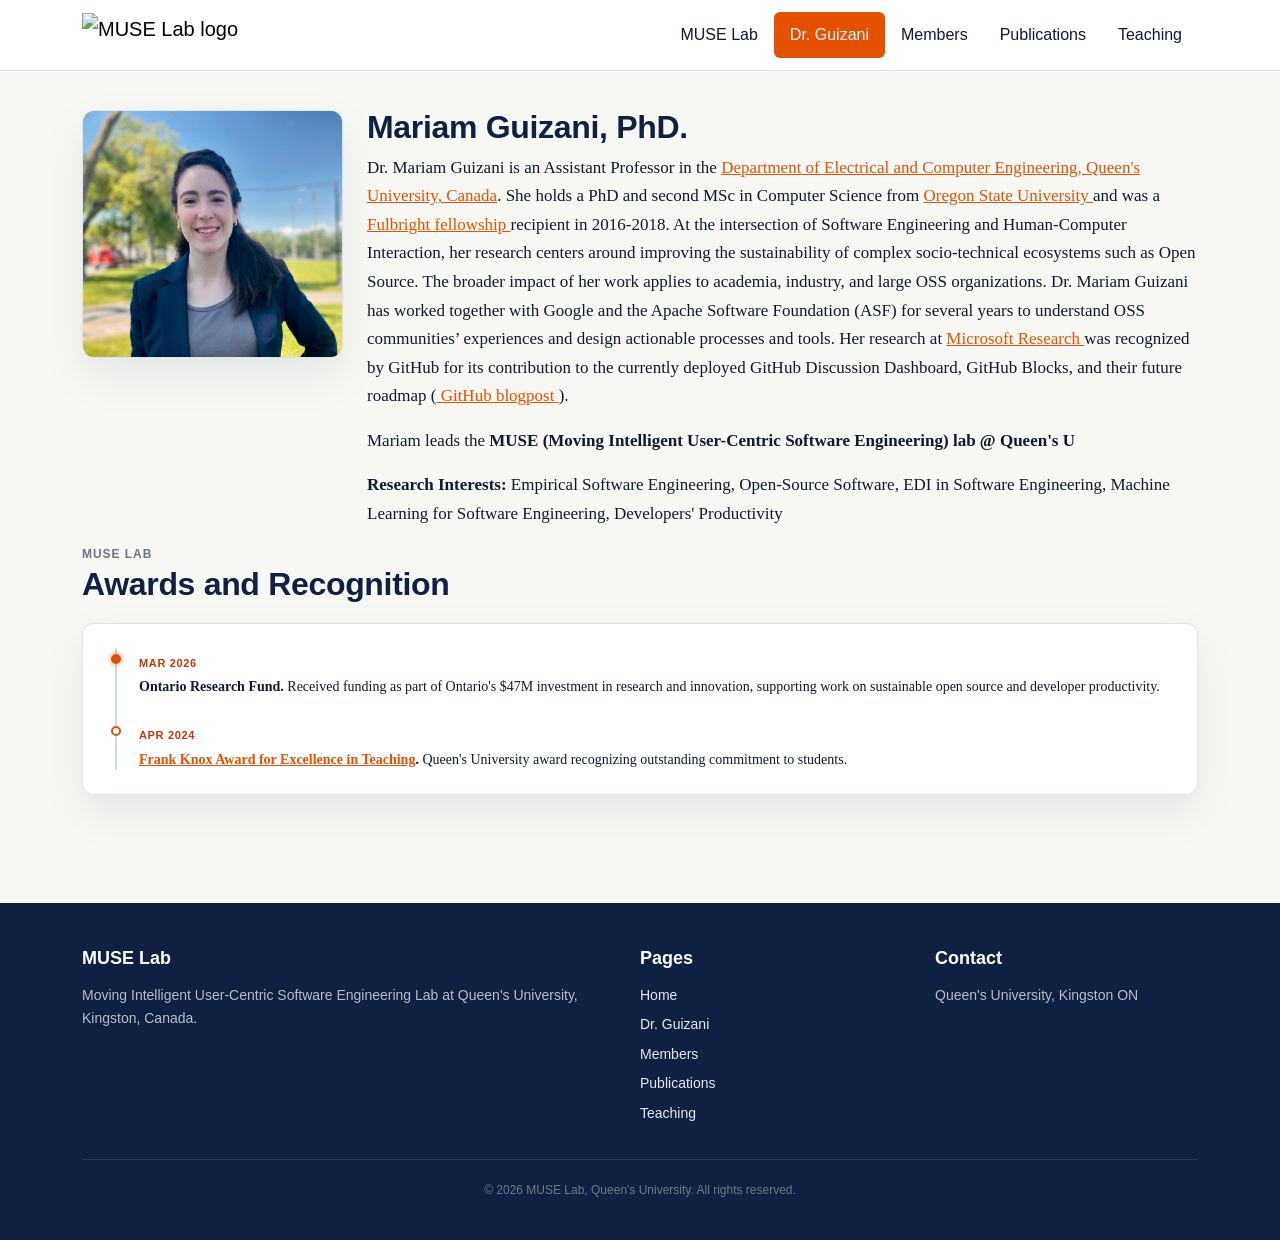
==== commit d06de979: "security: scrub member emails, add SRI, harden links and Actions - updates/members: replace real mem" ====
--- a/mariamguizani.html
+++ b/mariamguizani.html
@@ -53,13 +53,13 @@
             </div>
             <div class="col-sm-9">
               <h2 class="page-title">Mariam Guizani, PhD.</h2>
-                <p class="text-justify"> Dr. Mariam Guizani is an Assistant Professor in the <a href="https://smithengineering.queensu.ca/ece/index" target="_blank">
+                <p class="text-justify"> Dr. Mariam Guizani is an Assistant Professor in the <a href="https://smithengineering.queensu.ca/ece/index" target="_blank" rel="noopener">
                     Department of Electrical and Computer Engineering, Queen's University, Canada</a>.
-                    She holds a PhD and second MSc in Computer Science from <a href="https://engineering.oregonstate.edu/Academics/Degrees/computer-science" target="_blank"> Oregon State University </a> and was a <a href="https://us.fulbrightonline.org/" target="_blank"> Fulbright fellowship </a> recipient in 2016-2018.
+                    She holds a PhD and second MSc in Computer Science from <a href="https://engineering.oregonstate.edu/Academics/Degrees/computer-science" target="_blank" rel="noopener"> Oregon State University </a> and was a <a href="https://us.fulbrightonline.org/" target="_blank" rel="noopener"> Fulbright fellowship </a> recipient in 2016-2018.
                     At the intersection of Software Engineering and Human-Computer Interaction, her research centers around improving the sustainability of complex socio-technical ecosystems such as Open Source.
                     The broader impact of her work applies to academia, industry, and large OSS organizations.
                     Dr. Mariam Guizani has worked together with Google and the Apache Software Foundation (ASF) for several years to understand OSS communities’ experiences and design actionable processes and tools.
-                    Her research at <a href="https://www.microsoft.com/en-us/research/group/saintes-group/" target="_blank"> Microsoft Research </a> was recognized by GitHub for its contribution to the currently deployed GitHub Discussion Dashboard, GitHub Blocks, and their future roadmap (<a href="https://github.blog/2022-07-20-heres-how-academic-research-is-shaping-github-discussions/" target="_blank"> GitHub blogpost </a>).
+                    Her research at <a href="https://www.microsoft.com/en-us/research/group/saintes-group/" target="_blank" rel="noopener"> Microsoft Research </a> was recognized by GitHub for its contribution to the currently deployed GitHub Discussion Dashboard, GitHub Blocks, and their future roadmap (<a href="https://github.blog/2022-07-20-heres-how-academic-research-is-shaping-github-discussions/" target="_blank" rel="noopener"> GitHub blogpost </a>).
                 </p>
                 <p class="text-justify">Mariam leads the <strong> MUSE (Moving Intelligent User-Centric Software Engineering) lab @ Queen's U </strong></p>
                 <p class="text-justify"><strong>Research Interests:</strong> Empirical Software Engineering, Open-Source Software, EDI in Software Engineering, Machine Learning for Software Engineering, Developers' Productivity</p>
@@ -111,7 +111,6 @@
                         <div class="footer-brand">Contact</div>
                         <ul class="footer-links">
                             <li>Queen's University, Kingston ON</li>
-                            <li><a href="mailto:muselab@queensu.ca">muselab@queensu.ca</a></li>
                         </ul>
                     </div>
                 </div>
@@ -120,7 +119,7 @@
         </footer>
 
         <!-- Bootstrap core JS-->
-        <script src="https://cdn.jsdelivr.net/npm/bootstrap@5.3.3/dist/js/bootstrap.bundle.min.js" crossorigin="anonymous"></script>
+        <script src="https://cdn.jsdelivr.net/npm/bootstrap@5.3.3/dist/js/bootstrap.bundle.min.js" integrity="sha384-YvpcrYf0tY3lHB60NNkmXc5s9fDVZLESaAA55NDzOxhy9GkcIdslK1eN7N6jIeHz" crossorigin="anonymous"></script>
         <script src="js/fancy.js"></script>
     </body>
 </html>
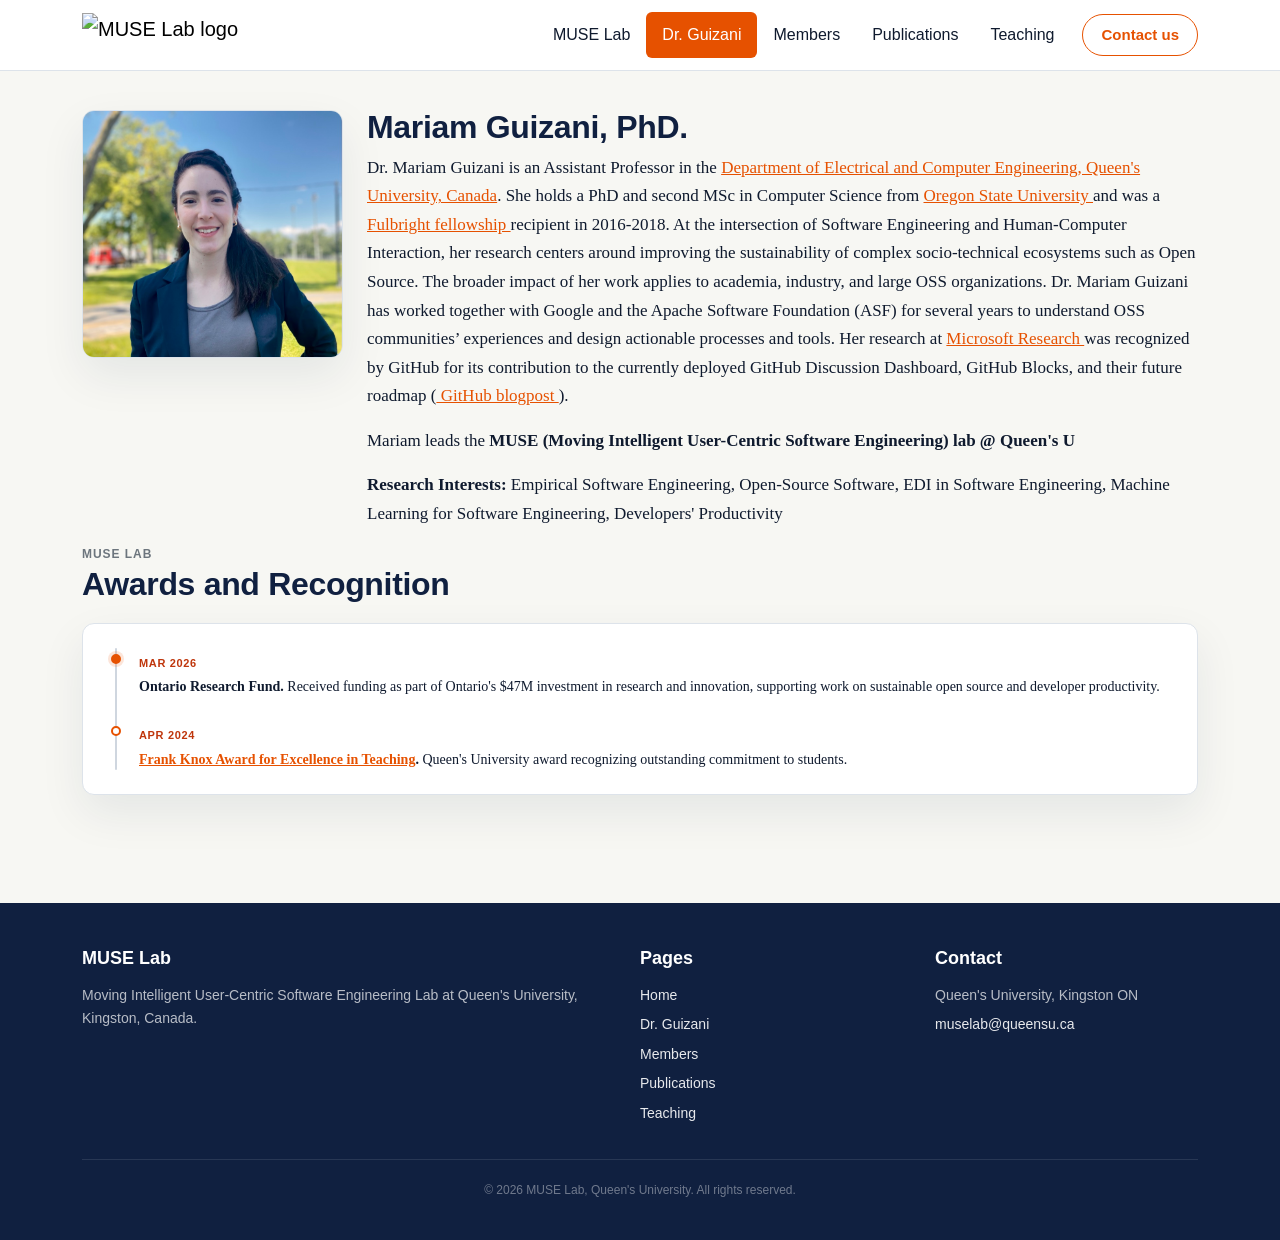
==== commit 4485b997: "members: add Sophia Thurston, Hassaan photo/role; contact UX final; maintenance Visible: - members: " ====
--- a/mariamguizani.html
+++ b/mariamguizani.html
@@ -40,6 +40,7 @@
                     <li class="nav-item"><a class="nav-link" href="members.html">Members</a></li>
                     <li class="nav-item"><a class="nav-link" href="publication.html">Publications</a></li>
                     <li class="nav-item"><a class="nav-link" href="teaching.html">Teaching</a></li>
+                    <li class="nav-item nav-cta"><a class="nav-cta__btn" href="index.html#contact">Contact us</a></li>
                 </ul>
                 </div>
             </div>
@@ -111,6 +112,7 @@
                         <div class="footer-brand">Contact</div>
                         <ul class="footer-links">
                             <li>Queen's University, Kingston ON</li>
+                            <li><a href="mailto:muselab@queensu.ca">muselab@queensu.ca</a></li>
                         </ul>
                     </div>
                 </div>
--- a/css/redesign.css
+++ b/css/redesign.css
@@ -239,18 +239,105 @@
   margin: 0;
 }
 
-.contact-tile__mail {
+/* ===== Contact CTA: navbar button + home panel ===== */
+.nav-cta {
+  align-self: center;
+  margin-left: 12px;
+}
+
+.nav-cta__btn {
   display: inline-block;
-  margin-top: 12px;
   font-family: var(--sans);
   font-size: 15px;
   font-weight: 600;
   color: var(--muse-orange);
+  background: transparent;
+  border: 1.5px solid var(--muse-orange);
+  border-radius: 999px;
+  padding: 7px 18px;
   text-decoration: none;
-}
-
-.contact-tile__mail:hover {
-  color: var(--muse-orange-deep);
+  white-space: nowrap;
+  transition: background 0.18s ease, color 0.18s ease, box-shadow 0.18s ease;
+}
+
+.nav-cta__btn:hover,
+.nav-cta__btn:focus-visible {
+  background: var(--muse-orange);
+  color: #fff;
+  box-shadow: 0 6px 16px rgba(230, 81, 0, 0.28);
+  text-decoration: none;
+}
+
+@media (max-width: 991.98px) {
+  .nav-cta {
+    margin-left: 0;
+    margin-top: 10px;
+    align-self: flex-start;
+  }
+}
+
+#contact {
+  scroll-margin-top: 90px;
+}
+
+.contact-panel {
+  text-align: center;
+  padding: clamp(36px, 5vw, 60px) clamp(20px, 4vw, 48px);
+  background: var(--surface);
+  border: 1px solid var(--line);
+  border-radius: var(--radius);
+  box-shadow: var(--shadow);
+}
+
+.contact-panel .section-title {
+  margin-bottom: 12px;
+}
+
+.contact-panel__lead {
+  color: var(--muted);
+  max-width: 56ch;
+  margin: 0 auto 28px;
+}
+
+.btn-contact {
+  display: inline-flex;
+  align-items: center;
+  gap: 10px;
+  font-family: var(--sans);
+  font-size: 16px;
+  font-weight: 600;
+  color: #fff;
+  background: var(--muse-orange);
+  border: none;
+  border-radius: 999px;
+  padding: 14px 34px;
+  text-decoration: none;
+  cursor: pointer;
+  transition: background 0.18s ease, transform 0.18s ease, box-shadow 0.18s ease;
+}
+
+.btn-contact:hover,
+.btn-contact:focus-visible {
+  background: var(--muse-orange-deep);
+  color: #fff;
+  transform: translateY(-2px);
+  box-shadow: 0 10px 24px rgba(230, 81, 0, 0.3);
+  text-decoration: none;
+}
+
+.contact-panel__alt {
+  margin: 18px 0 0;
+  font-size: 14px;
+  color: var(--muted);
+}
+
+.contact-panel__alt a {
+  color: var(--muse-orange);
+  font-weight: 600;
+  text-decoration: none;
+}
+
+.contact-panel__alt a:hover {
   text-decoration: underline;
 }
 
